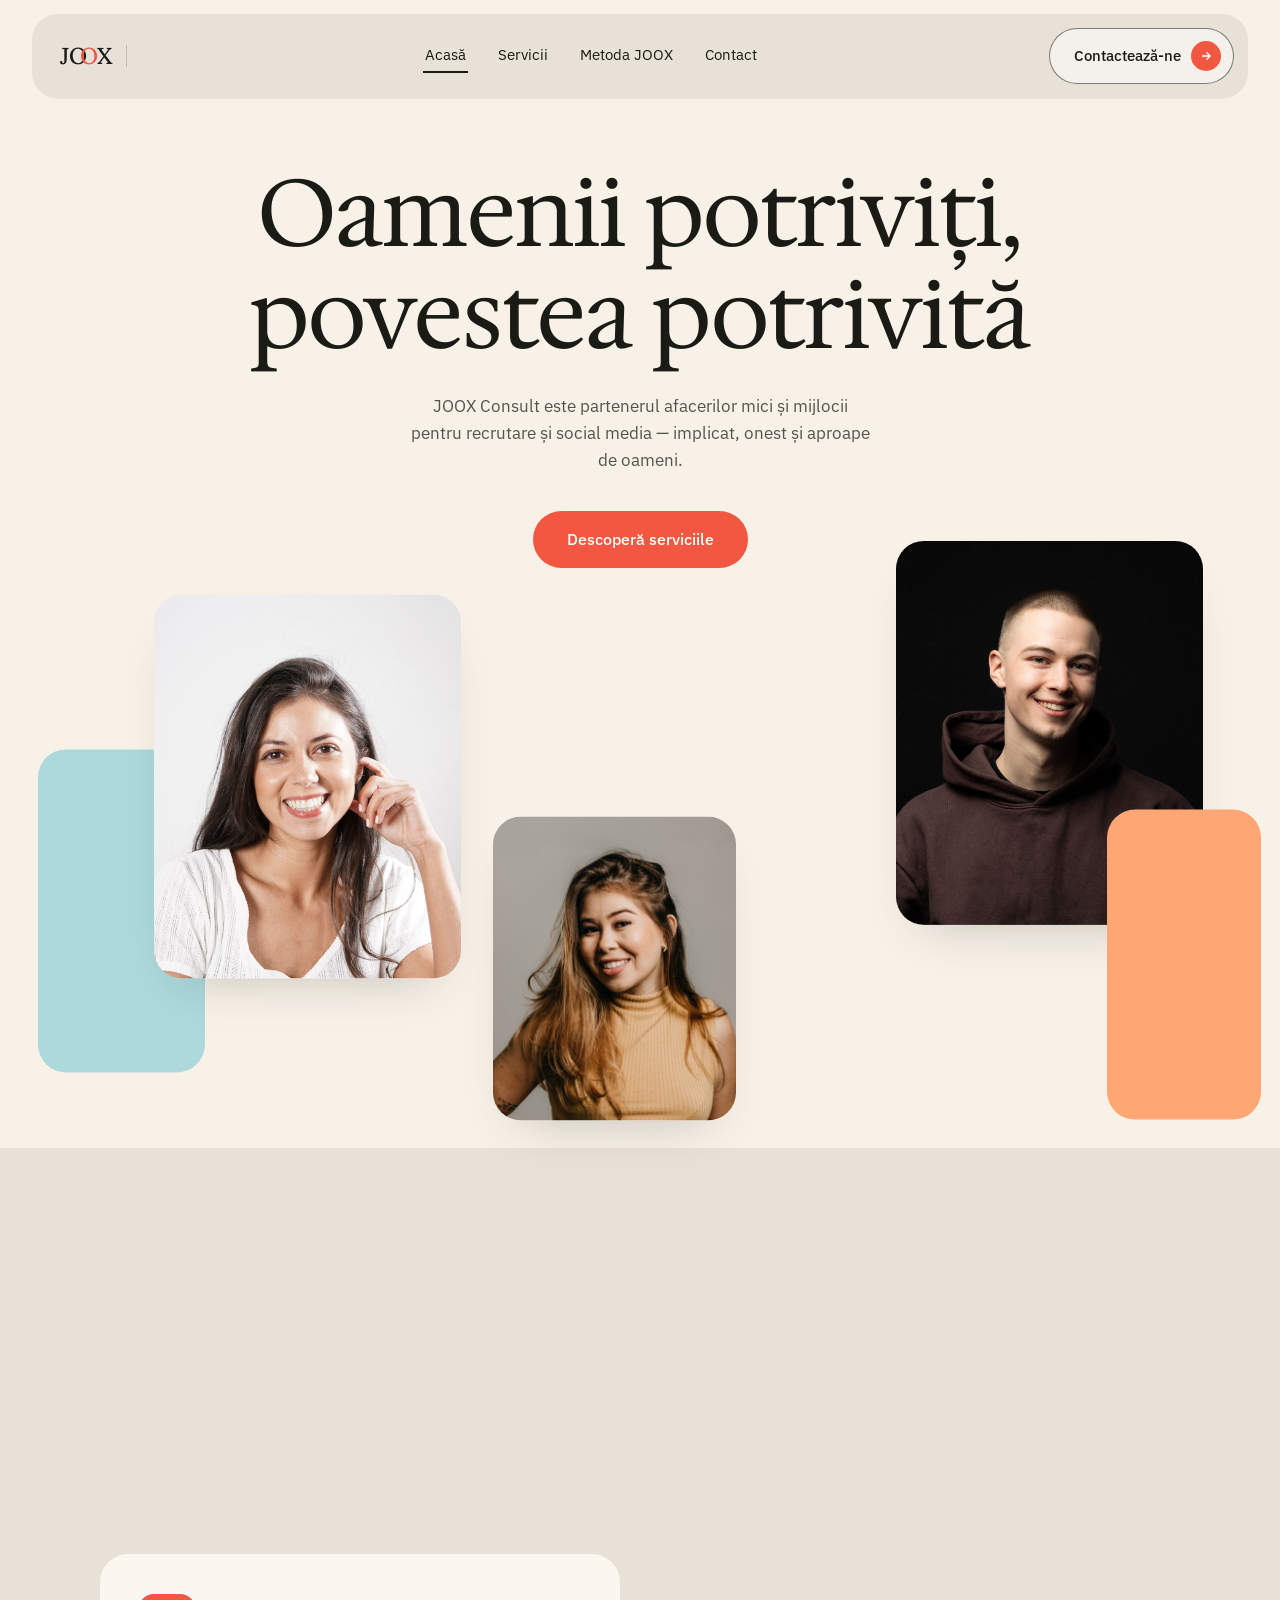
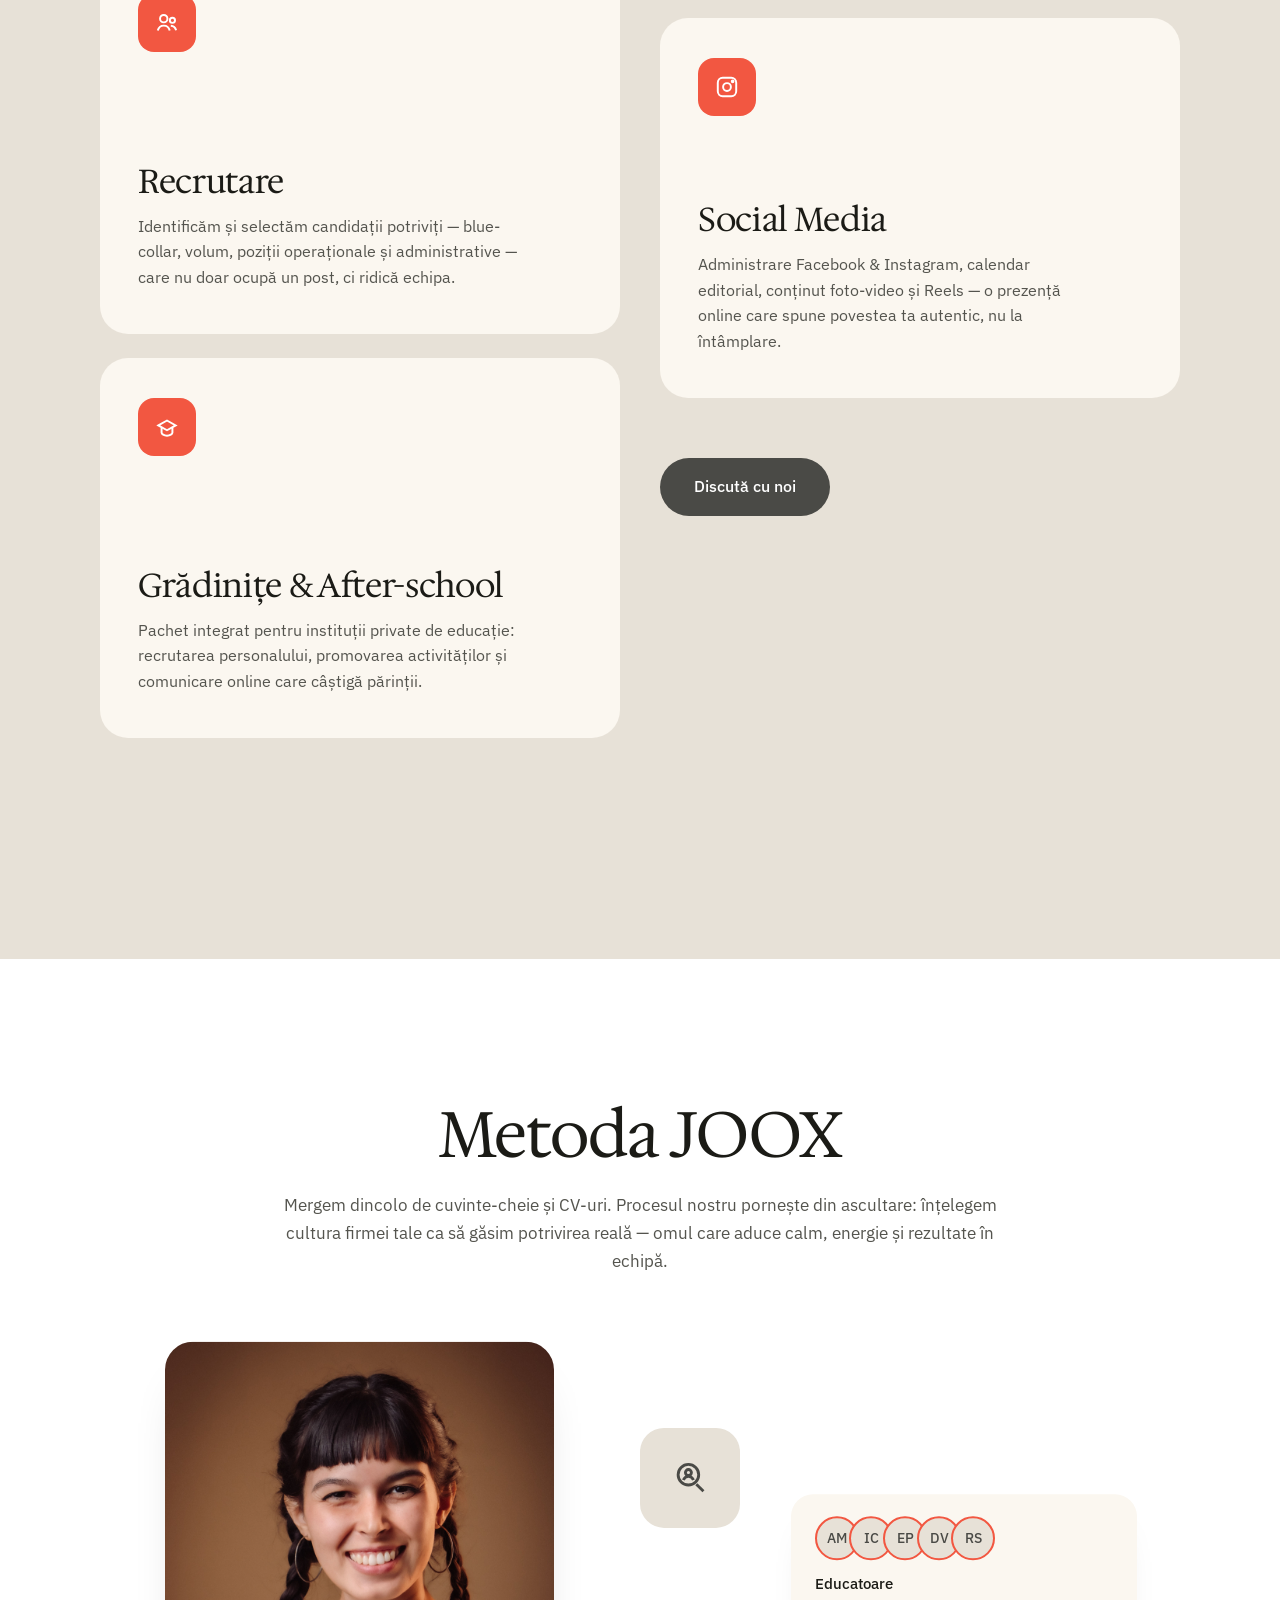
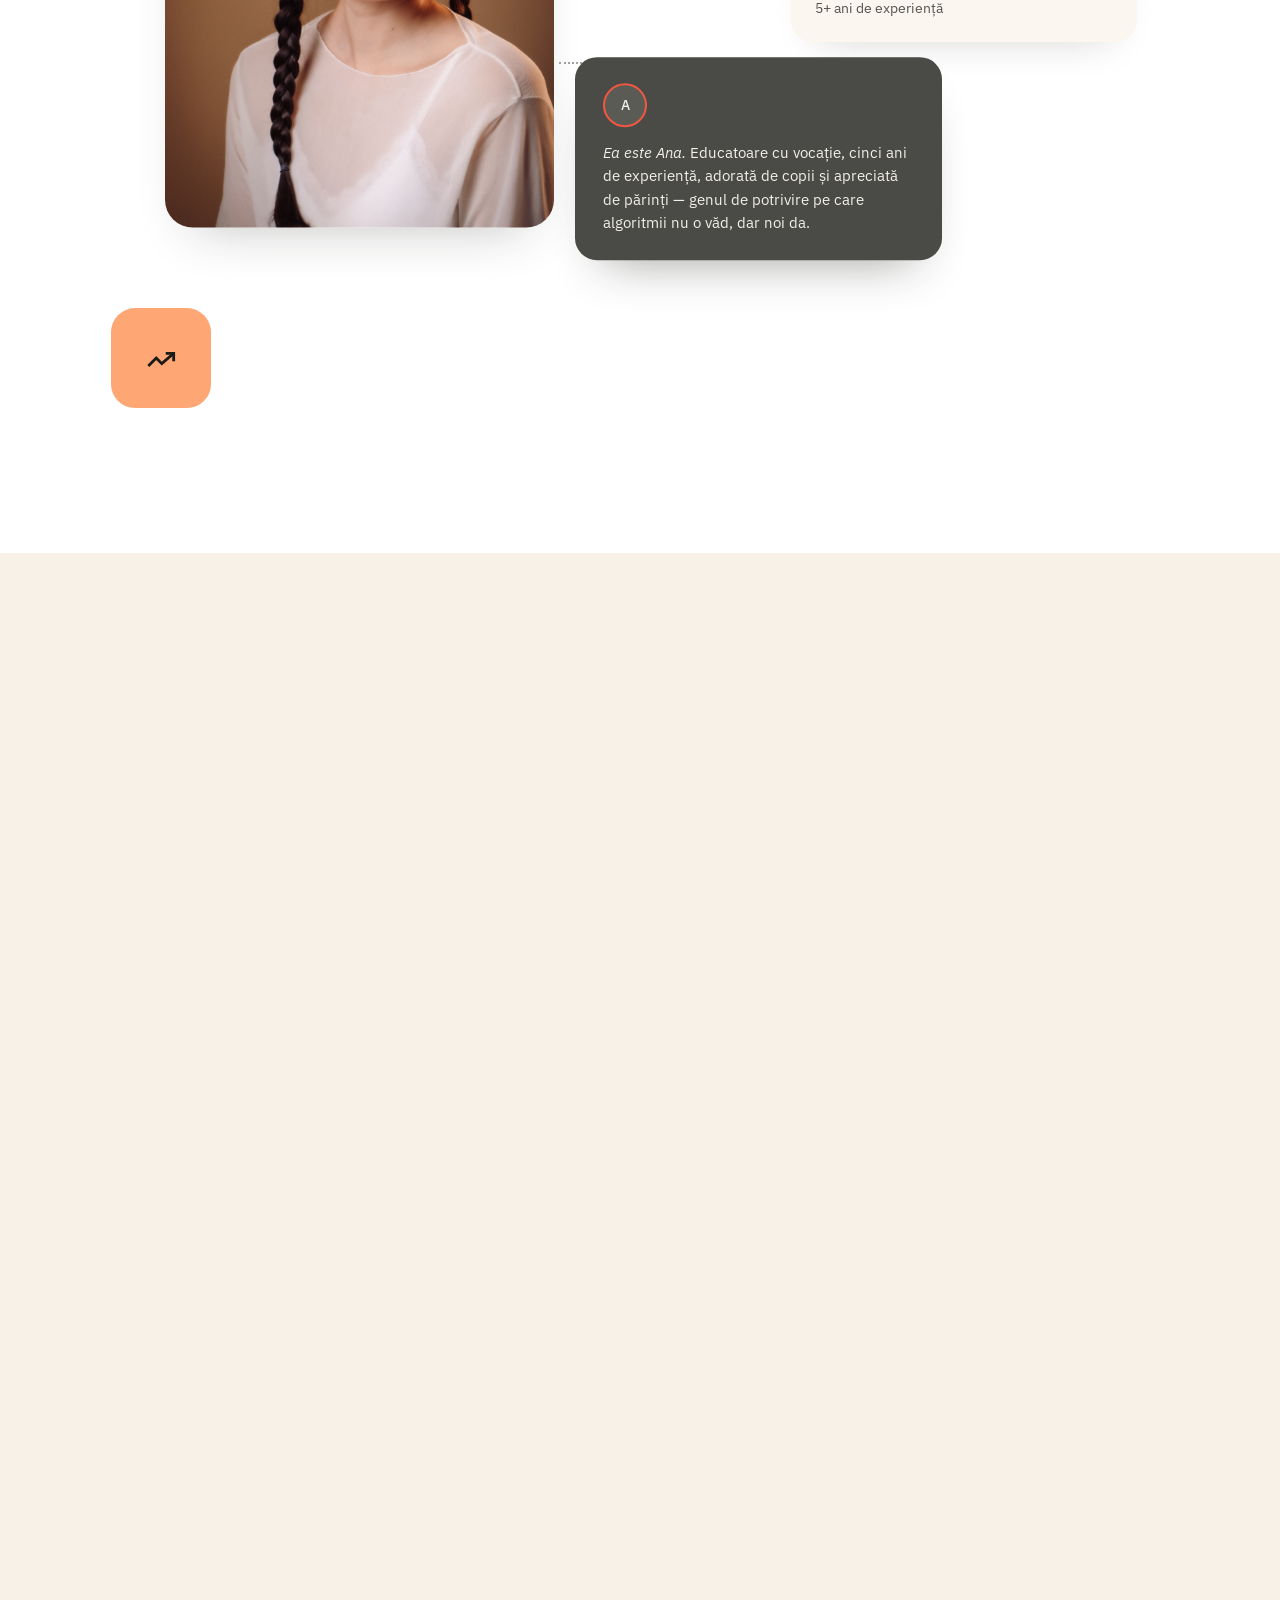
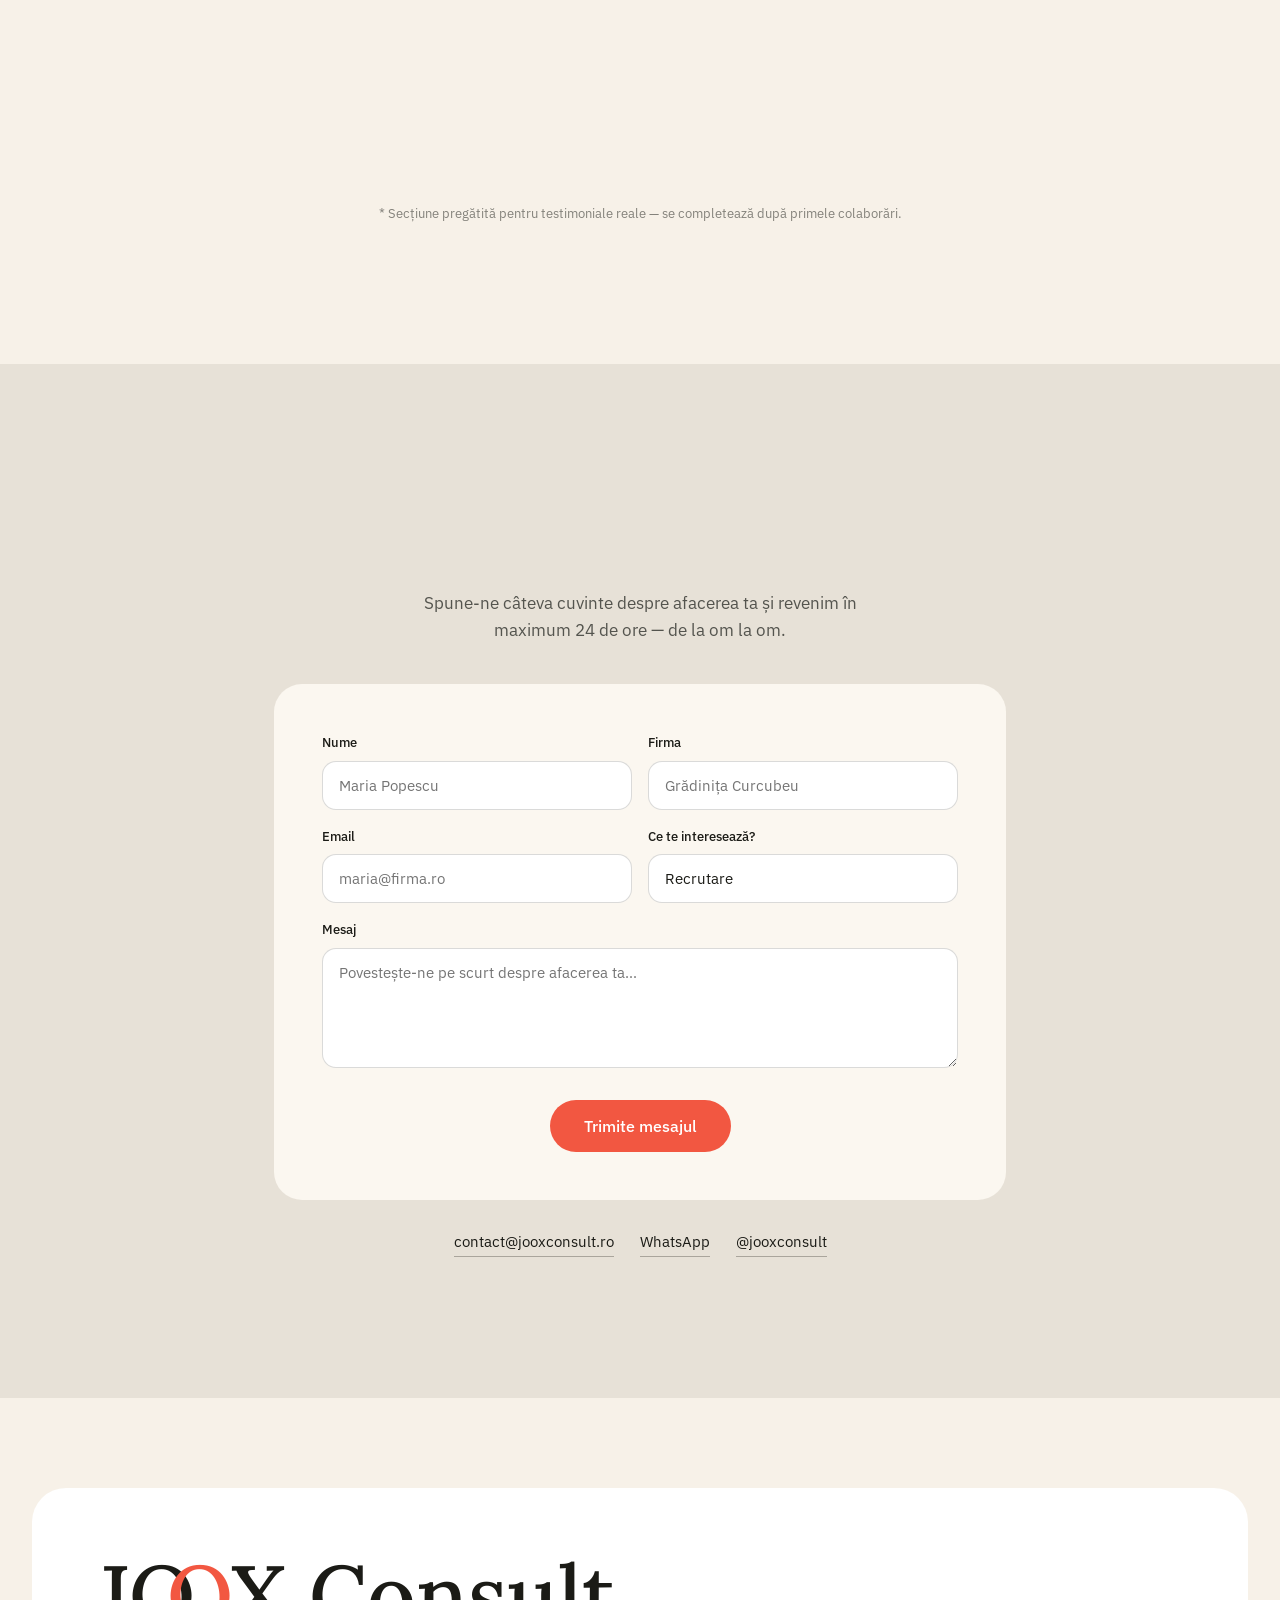
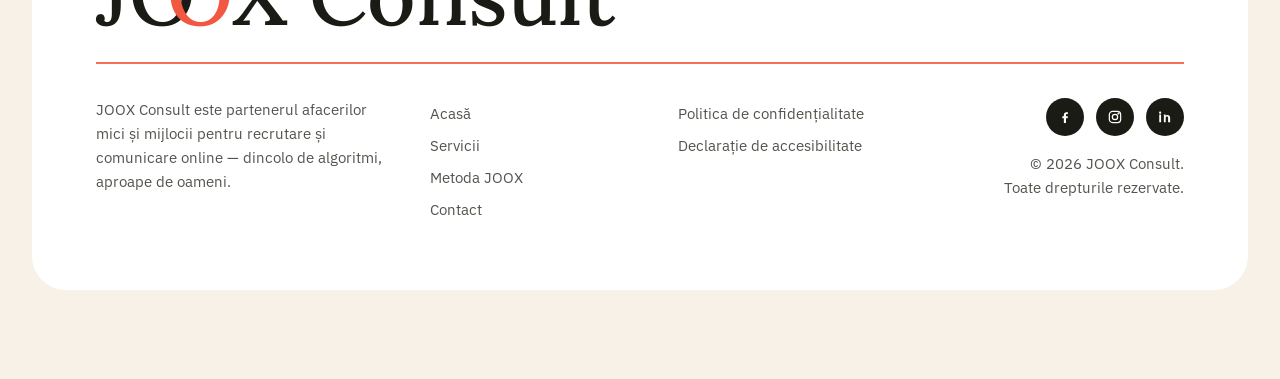
==== index.html @ b1167a31 "JOOX consult homepage v1" ====
<!DOCTYPE html>
<html lang="ro">
<head>
<meta charset="UTF-8">
<meta name="viewport" content="width=device-width, initial-scale=1.0">
<title>JOOX Consult — Recrutare & Social Media</title>
<meta name="description" content="JOOX Consult — recrutare și social media pentru afaceri care vor să crească: industrie, producție, grădinițe, after-school-uri, saloane și clinici.">
<link rel="preconnect" href="https://fonts.googleapis.com">
<link rel="preconnect" href="https://fonts.gstatic.com" crossorigin>
<link href="https://fonts.googleapis.com/css2?family=Hedvig+Letters+Serif:opsz@12..24&family=IBM+Plex+Sans:wght@400;500&family=Lora:wght@500&display=swap" rel="stylesheet">
<style>
:root{
  --cream:#F7F1E8;
  --greige:#E7E1D7;
  --card:#FBF7F0;
  --ink:#1B1B16;
  --ink-60:#54544E;
  --coral:#F25741;
  --aqua:#ADD9DC;
  --peach:#FEA674;
  --dark:#4A4A46;
  --serif:'Hedvig Letters Serif',Georgia,serif;
  --sans:'IBM Plex Sans',system-ui,sans-serif;
  --r-lg:28px;
  --ease:cubic-bezier(.25,.8,.25,1);
}
*{margin:0;padding:0;box-sizing:border-box}
html{scroll-behavior:smooth}
body{font-family:var(--sans);font-weight:400;background:var(--cream);color:var(--ink);font-size:16.5px;line-height:1.65;-webkit-font-smoothing:antialiased;overflow-x:hidden}
::selection{background:var(--coral);color:#fff}
h1,h2,h3{font-family:var(--serif);font-weight:400;line-height:1.08;letter-spacing:-.01em}
a{color:inherit;text-decoration:none}
img{max-width:100%;display:block}
.wrap{max-width:1240px;margin:0 auto;padding:0 clamp(18px,3.5vw,44px)}

.rv{opacity:0;transform:translateY(26px);transition:opacity .9s var(--ease),transform .9s var(--ease)}
.rv.in{opacity:1;transform:none}
.rv2{transition-delay:.15s}.rv3{transition-delay:.3s}
@media(prefers-reduced-motion:reduce){
  .rv,[data-drift]{opacity:1!important;transform:none!important;transition:none!important}
  html{scroll-behavior:auto}
}

/* ---- capsule nav ---- */
.navwrap{position:fixed;top:14px;left:0;right:0;z-index:100;padding:0 clamp(14px,2.5vw,32px)}
nav{max-width:1400px;margin:0 auto;background:var(--greige);border-radius:26px;display:flex;align-items:center;justify-content:space-between;padding:14px 14px 14px 28px;box-shadow:0 1px 0 rgba(27,27,22,.04);transition:box-shadow .4s}
nav.on{box-shadow:0 10px 30px -18px rgba(27,27,22,.35)}
.brand{display:flex;align-items:baseline;gap:14px}
.brand .m{font-family:'Lora',serif;font-weight:500;font-size:23px;letter-spacing:.01em}
.brand .m .o2{color:var(--coral);margin-left:-.33em}
.brand .sep{width:1px;height:22px;background:rgba(27,27,22,.18);align-self:center}
.nlinks{display:flex;gap:28px;font-size:15px;margin-left:6px}
.nlinks a{padding:4px 2px;border-bottom:2px solid transparent;transition:border-color .3s}
.nlinks a:hover,.nlinks a.active{border-color:var(--ink)}
.ncta{display:inline-flex;align-items:center;gap:10px;background:rgba(255,255,255,.55);border:1px solid rgba(27,27,22,.55);border-radius:999px;padding:12px 12px 12px 24px;font-size:15px;font-weight:500;transition:background .3s,transform .3s var(--ease)}
.ncta:hover{background:#fff;transform:translateY(-1px)}
.ncta .arr{width:30px;height:30px;border-radius:50%;background:var(--coral);color:#fff;display:flex;align-items:center;justify-content:center;transition:transform .3s var(--ease)}
.ncta:hover .arr{transform:translateX(3px)}
.burger{display:none;background:none;border:0;cursor:pointer;padding:10px;z-index:120}
.burger span{display:block;width:22px;height:2px;background:var(--ink);margin:5px 0;border-radius:2px;transition:.35s var(--ease)}

/* ---- hero ---- */
.hero{padding:clamp(150px,18vh,190px) 0 0;text-align:center;position:relative}
.hero h1{font-size:clamp(46px,7.4vw,96px);max-width:16ch;margin:0 auto}
.hero .sub{max-width:46ch;margin:26px auto 0;color:var(--ink-60);font-size:clamp(16px,1.3vw,18px)}
.pill{display:inline-flex;align-items:center;gap:10px;background:var(--coral);color:#fff;border:0;border-radius:999px;padding:16px 34px;font-family:var(--sans);font-size:15.5px;font-weight:500;cursor:pointer;transition:transform .35s var(--ease),box-shadow .35s,background .3s}
.pill:hover{transform:translateY(-3px);box-shadow:0 16px 30px -14px rgba(242,87,65,.55)}
.pill.dark{background:var(--dark)}
.pill.dark:hover{box-shadow:0 16px 30px -14px rgba(74,74,70,.55)}
.hero .pill{margin-top:36px;position:relative;z-index:5}

/* hero collage */
.collage{position:relative;height:clamp(420px,52vw,620px);margin-top:-40px;pointer-events:none}
.collage .ph{position:absolute;border-radius:var(--r-lg);overflow:hidden;box-shadow:0 24px 50px -30px rgba(27,27,22,.28)}
.collage .ph img{width:100%;height:100%;object-fit:cover}
.blk{position:absolute;border-radius:var(--r-lg)}
.ph.a{left:12%;top:12%;width:24%;aspect-ratio:4/5}
.blk.aqua{left:3%;top:34%;width:13%;height:52%;background:var(--aqua)}
.ph.b{left:38.5%;top:44%;width:19%;aspect-ratio:4/5}
.ph.c{right:6%;top:4%;width:24%;aspect-ratio:4/5}
.blk.peach{right:1.5%;top:44%;width:12%;height:50%;background:var(--peach)}

/* ---- section base ---- */
.band{padding:clamp(90px,11vw,150px) 0}
.center-head{text-align:center;max-width:760px;margin:0 auto}
.center-head h2{font-size:clamp(38px,5vw,64px)}
.center-head .sub{color:var(--ink-60);margin-top:22px;font-size:17px}

/* ---- services (greige band, staggered cards) ---- */
.svc{background:var(--greige)}
.svc-stage{position:relative;max-width:1080px;margin:clamp(46px,6vw,80px) auto 0;display:grid;grid-template-columns:1fr 1fr;gap:34px 40px}
.scard{background:var(--card);border-radius:var(--r-lg);padding:40px 38px 44px;min-height:380px;display:flex;flex-direction:column;transition:transform .5s var(--ease),box-shadow .5s}
.scard:hover{transform:translateY(-6px);box-shadow:0 26px 50px -32px rgba(27,27,22,.35)}
.scard .chip{width:58px;height:58px;border-radius:16px;background:var(--coral);display:flex;align-items:center;justify-content:center;color:#fff;margin-bottom:auto}
.scard h3{font-size:clamp(26px,2.6vw,34px);margin:44px 0 14px}
.scard p{color:var(--ink-60);font-size:15.5px;max-width:38ch}
.scard.s2{transform:translateY(64px)}
.scard.s2:hover{transform:translateY(58px)}
.scard.s3{transform:translateY(-10px)}
.scard.s3:hover{transform:translateY(-16px)}
.svc-cta{align-self:start;justify-self:start;margin-top:90px}
@media(min-width:861px){.svc-stage{padding-bottom:70px}}

/* ---- method (white band, collage of UI pieces) ---- */
.method{background:#fff}
.m-stage{position:relative;height:clamp(560px,54vw,660px);max-width:1080px;margin:clamp(50px,6vw,90px) auto 0}
.m-stage>*{position:absolute}
.m-photo{left:6%;top:6%;width:36%;aspect-ratio:4/5;border-radius:var(--r-lg);overflow:hidden;box-shadow:0 26px 50px -30px rgba(27,27,22,.3)}
.m-photo img{width:100%;height:100%;object-fit:cover}
.chiplg{width:clamp(70px,8vw,100px);aspect-ratio:1;border-radius:24px;display:flex;align-items:center;justify-content:center}
.chip-or{left:1%;bottom:14%;background:var(--peach);color:var(--ink)}
.chip-gr{left:50%;top:2%;background:var(--greige);color:var(--dark)}
.m-roles{right:4%;top:14%;width:32%;background:var(--card);border-radius:22px;padding:22px 24px;box-shadow:0 20px 40px -28px rgba(27,27,22,.25)}
.avrow{display:flex;margin-bottom:12px}
.av{width:44px;height:44px;border-radius:50%;border:2px solid var(--coral);background:var(--greige);display:flex;align-items:center;justify-content:center;font-size:14px;font-weight:500;color:var(--dark);margin-right:-10px}
.m-roles .t1{font-size:15px;font-weight:500}
.m-roles .t2{font-size:14px;color:var(--ink-60)}
.m-card{left:44%;top:52%;width:34%;background:var(--dark);color:#F3F0EA;border-radius:22px;padding:26px 28px;box-shadow:0 26px 50px -28px rgba(27,27,22,.45)}
.m-card .av{border-color:var(--coral);background:#5B5B56;color:#F3F0EA;margin:0 0 14px}
.m-card p{font-size:14.5px;line-height:1.6}
.m-card p em{font-style:italic}
.dotline{left:42.5%;top:47%;width:14%;border-top:2px dotted rgba(27,27,22,.4)}

/* ---- testimonials ---- */
.testi{background:var(--cream)}
.t-cta{text-align:center;margin-bottom:clamp(70px,9vw,110px)}
.t-grid{display:grid;grid-template-columns:1fr 1fr;gap:34px;max-width:1080px;margin:clamp(46px,6vw,70px) auto 0;align-items:stretch}
.t-quote{background:#fff;border-radius:var(--r-lg);padding:clamp(36px,4vw,60px);display:flex;flex-direction:column;justify-content:center;text-align:center}
.t-quote .q{font-family:var(--serif);font-size:clamp(22px,2.4vw,30px);line-height:1.35}
.t-quote .who{margin-top:26px;font-size:14.5px;color:var(--ink-60)}
.t-quote .who b{display:block;font-weight:500;color:var(--ink)}
.t-photo{border-radius:var(--r-lg);overflow:hidden;min-height:360px}
.t-photo img{width:100%;height:100%;object-fit:cover}
.t-dots{display:flex;gap:10px;justify-content:center;margin-top:30px}
.t-dots button{width:9px;height:9px;border-radius:50%;border:0;background:rgba(27,27,22,.22);cursor:pointer;transition:background .3s,transform .3s}
.t-dots button.on{background:var(--coral);transform:scale(1.25)}
.t-note{max-width:1080px;margin:18px auto 0;text-align:center;font-size:12.5px;color:var(--ink-60);opacity:.7}

/* ---- contact ---- */
.contact{background:var(--greige)}
.c-inner{max-width:820px;margin:0 auto;text-align:center}
.c-inner h2{font-size:clamp(38px,5vw,60px)}
.c-inner .sub{color:var(--ink-60);margin:20px auto 40px;max-width:44ch}
form{display:grid;gap:16px;text-align:left;background:var(--card);border-radius:var(--r-lg);padding:clamp(28px,4vw,48px)}
.fr{display:grid;grid-template-columns:1fr 1fr;gap:16px}
label{font-size:13px;font-weight:500;display:block;margin-bottom:7px}
input,select,textarea{width:100%;font-family:var(--sans);font-size:15px;padding:14px 16px;border:1px solid rgba(27,27,22,.16);border-radius:14px;background:#fff;color:var(--ink);transition:border-color .3s,box-shadow .3s;appearance:none}
input:focus,select:focus,textarea:focus{outline:none;border-color:var(--coral);box-shadow:0 0 0 3px rgba(242,87,65,.14)}
textarea{min-height:120px;resize:vertical}
form .pill{justify-self:center;margin-top:8px}
.alt{display:flex;gap:26px;justify-content:center;margin-top:30px;flex-wrap:wrap;font-size:15px}
.alt a{border-bottom:1px solid rgba(27,27,22,.3);padding-bottom:2px;transition:color .3s,border-color .3s}
.alt a:hover{color:var(--coral);border-color:var(--coral)}

/* ---- footer (inset card) ---- */
footer{background:var(--cream);padding:clamp(50px,7vw,90px) clamp(14px,2.5vw,32px)}
.f-card{max-width:1400px;margin:0 auto;background:#fff;border-radius:34px;padding:clamp(36px,5vw,70px)}
.f-mark{font-family:'Lora',serif;font-weight:500;font-size:clamp(44px,7vw,84px);line-height:1}
.f-mark .o2{color:var(--coral);margin-left:-.33em}
.f-rule{height:2px;background:var(--coral);margin:26px 0 34px;opacity:.85}
.f-cols{display:grid;grid-template-columns:1.4fr 1fr 1fr 1.2fr;gap:34px;font-size:14.5px}
.f-cols .desc{color:var(--ink-60);max-width:32ch}
.f-cols a{display:block;padding:4px 0;color:var(--ink-60);transition:color .3s}
.f-cols a:hover{color:var(--ink)}
.f-right{text-align:right;color:var(--ink-60)}
.socs{display:flex;gap:12px;justify-content:flex-end;margin-bottom:16px}
.socs a{width:38px;height:38px;border-radius:50%;background:var(--ink);color:#fff;display:flex;align-items:center;justify-content:center;transition:background .3s,transform .3s var(--ease)}
.socs a:hover{background:var(--coral);transform:translateY(-2px)}

/* ---- responsive ---- */
@media(max-width:860px){
  .nlinks{position:fixed;inset:0;background:var(--greige);flex-direction:column;align-items:center;justify-content:center;font-size:22px;gap:32px;opacity:0;pointer-events:none;transition:opacity .4s var(--ease);z-index:110;margin:0}
  .nlinks.open{opacity:1;pointer-events:auto}
  .burger{display:block}
  .burger.open span:nth-child(1){transform:translateY(7px) rotate(45deg)}
  .burger.open span:nth-child(2){opacity:0}
  .burger.open span:nth-child(3){transform:translateY(-7px) rotate(-45deg)}
  .ncta{display:none}
  .brand .sep{display:none}
  .collage{height:auto;margin-top:36px;position:relative;display:flex;justify-content:center;align-items:flex-start;gap:10px;padding:14px 16px 54px}
  .collage .ph{position:static;width:30%;aspect-ratio:4/5;z-index:1;box-shadow:0 14px 28px -18px rgba(27,27,22,.3)}
  .collage .ph.b{margin-top:30px}
  .collage .blk{position:absolute;display:block}
  .collage .blk.aqua{left:6px;top:36%;width:15%;height:44%}
  .collage .blk.peach{right:6px;top:30%;width:14%;height:46%}
  .collage [data-drift]{transform:none!important}
  .svc-stage{grid-template-columns:1fr;gap:18px}
  .scard{min-height:0}
  .scard.s2,.scard.s3{transform:none}
  .scard.s2:hover,.scard.s3:hover{transform:translateY(-6px)}
  .svc-cta{margin-top:10px}
  .m-stage{height:auto;display:grid;gap:18px}
  .m-stage>*{position:static}
  .m-photo{width:100%;max-width:380px;margin:0 auto}
  .chiplg,.dotline{display:none}
  .m-roles,.m-card{width:auto}
  .m-card [data-drift],.m-roles[data-drift]{transform:none!important}
  .t-grid{grid-template-columns:1fr}
  .fr{grid-template-columns:1fr}
  .f-cols{grid-template-columns:1fr;gap:22px}
  .f-right{text-align:left}
  .socs{justify-content:flex-start}
}
</style>
</head>
<body>

<div class="navwrap">
  <nav id="nav">
    <a class="brand" href="#top" aria-label="JOOX Consult — acasă">
      <span class="m">JO<span class="o2">O</span>X</span>
      <span class="sep"></span>
    </a>
    <div class="nlinks" id="nl">
      <a href="#top" class="active">Acasă</a>
      <a href="#servicii">Servicii</a>
      <a href="#metoda">Metoda JOOX</a>
      <a href="#contact">Contact</a>
    </div>
    <button class="burger" id="bg" aria-label="Meniu" aria-expanded="false"><span></span><span></span><span></span></button>
    <a class="ncta" href="#contact">Contactează-ne <span class="arr"><svg width="14" height="14" viewBox="0 0 24 24" fill="none" stroke="currentColor" stroke-width="2.4"><path d="M5 12h14M13 6l6 6-6 6"/></svg></span></a>
  </nav>
</div>

<main id="top">

<section class="hero">
  <div class="wrap">
    <h1 class="rv">Oamenii potriviți,<br>povestea potrivită</h1>
    <p class="sub rv rv2">JOOX Consult este partenerul afacerilor mici și mijlocii pentru recrutare și social media — implicat, onest și aproape de oameni.</p>
    <a class="pill rv rv3" href="#servicii">Descoperă serviciile</a>
  </div>
  <div class="collage" aria-hidden="true">
    <div class="blk aqua" data-drift="0.06"></div>
    <div class="ph a" data-drift="-0.05"><img src="img/p1.jpg" alt=""></div>
    <div class="ph b" data-drift="0.09"><img src="img/p2.jpg" alt=""></div>
    <div class="ph c" data-drift="-0.07"><img src="img/p3.jpg" alt=""></div>
    <div class="blk peach" data-drift="0.05"></div>
  </div>
</section>

<section class="band svc" id="servicii">
  <div class="wrap">
    <div class="center-head rv">
      <h2>Servicii care aliniază<br>oamenii și povestea</h2>
      <p class="sub">O suită de servicii gândită să conecteze strategia de oameni cu obiectivele afacerii tale.</p>
    </div>
    <div class="svc-stage">
      <div class="scard rv">
        <div class="chip" aria-hidden="true"><svg width="26" height="26" viewBox="0 0 24 24" fill="none" stroke="currentColor" stroke-width="1.8"><circle cx="9" cy="8" r="3.4"/><path d="M3.5 19c.7-3 2.9-4.6 5.5-4.6s4.8 1.6 5.5 4.6"/><circle cx="17" cy="9.5" r="2.4"/><path d="M15.5 14.6c2.4.2 4.2 1.5 4.9 4"/></svg></div>
        <h3>Recrutare</h3>
        <p>Identificăm și selectăm candidații potriviți — blue-collar, volum, poziții operaționale și administrative — care nu doar ocupă un post, ci ridică echipa.</p>
      </div>
      <div class="scard s2 rv rv2">
        <div class="chip" aria-hidden="true"><svg width="26" height="26" viewBox="0 0 24 24" fill="none" stroke="currentColor" stroke-width="1.8"><rect x="3.5" y="3.5" width="17" height="17" rx="4.5"/><circle cx="12" cy="12" r="3.6"/><circle cx="17.2" cy="6.8" r=".8" fill="currentColor"/></svg></div>
        <h3>Social Media</h3>
        <p>Administrare Facebook & Instagram, calendar editorial, conținut foto-video și Reels — o prezență online care spune povestea ta autentic, nu la întâmplare.</p>
      </div>
      <div class="scard s3 rv">
        <div class="chip" aria-hidden="true"><svg width="26" height="26" viewBox="0 0 24 24" fill="none" stroke="currentColor" stroke-width="1.8"><path d="M4 10.5 12 6l8 4.5-8 4.5-8-4.5z"/><path d="M7 12.5V17c0 1.5 2.2 3 5 3s5-1.5 5-3v-4.5"/></svg></div>
        <h3>Grădinițe & After-school</h3>
        <p>Pachet integrat pentru instituții private de educație: recrutarea personalului, promovarea activităților și comunicare online care câștigă părinții.</p>
      </div>
      <div class="svc-cta rv rv2">
        <a class="pill dark" href="#contact">Discută cu noi</a>
      </div>
    </div>
  </div>
</section>

<section class="band method" id="metoda">
  <div class="wrap">
    <div class="center-head rv">
      <h2>Metoda JOOX</h2>
      <p class="sub">Mergem dincolo de cuvinte-cheie și CV-uri. Procesul nostru pornește din ascultare: înțelegem cultura firmei tale ca să găsim potrivirea reală — omul care aduce calm, energie și rezultate în echipă.</p>
    </div>
    <div class="m-stage" aria-hidden="true">
      <div class="m-photo rv" data-drift="-0.04"><img src="img/candidat.jpg" alt=""></div>
      <div class="chiplg chip-or rv rv2" data-drift="0.07"><svg width="38" height="38" viewBox="0 0 24 24" fill="none" stroke="currentColor" stroke-width="1.8"><path d="M4 17l5-5 3.5 3.5L20 9"/><path d="M15 9h5v5"/></svg></div>
      <div class="chiplg chip-gr rv" data-drift="0.05"><svg width="38" height="38" viewBox="0 0 24 24" fill="none" stroke="currentColor" stroke-width="1.8"><circle cx="11" cy="10" r="6.5"/><path d="M20.5 20.5 16 16"/><circle cx="11" cy="8.6" r="1.9"/><path d="M7.8 13.4c.6-1.6 1.8-2.4 3.2-2.4s2.6.8 3.2 2.4"/></svg></div>
      <div class="m-roles rv rv2" data-drift="0.04">
        <div class="avrow"><span class="av">AM</span><span class="av">IC</span><span class="av">EP</span><span class="av">DV</span><span class="av">RS</span></div>
        <div class="t1">Educatoare</div>
        <div class="t2">5+ ani de experiență</div>
      </div>
      <div class="dotline rv rv3"></div>
      <div class="m-card rv rv3" data-drift="-0.03">
        <span class="av">A</span>
        <p><em>Ea este Ana.</em> Educatoare cu vocație, cinci ani de experiență, adorată de copii și apreciată de părinți — genul de potrivire pe care algoritmii nu o văd, dar noi da.</p>
      </div>
    </div>
  </div>
</section>

<section class="band testi" id="testimoniale">
  <div class="wrap">
    <div class="t-cta rv"><a class="pill" href="#contact">Mai multe despre noi</a></div>
    <div class="center-head rv">
      <h2>Vocile partenerilor</h2>
    </div>
    <div class="t-grid rv rv2">
      <div class="t-quote">
        <p class="q" id="tq">„Aici va sta primul testimonial real al unui client JOOX — sincer, în cuvintele lui."</p>
        <p class="who" id="tw"><b>Nume client</b>Funcție, Companie</p>
        <div class="t-dots" id="td"></div>
      </div>
      <div class="t-photo"><img src="img/testimonial.jpg" alt="Portret client JOOX Consult"></div>
    </div>
    <p class="t-note">* Secțiune pregătită pentru testimoniale reale — se completează după primele colaborări.</p>
  </div>
</section>

<section class="band contact" id="contact">
  <div class="wrap c-inner">
    <h2 class="rv">Hai să ne cunoaștem</h2>
    <p class="sub rv rv2">Spune-ne câteva cuvinte despre afacerea ta și revenim în maximum 24 de ore — de la om la om.</p>
    <form class="rv rv2" action="https://api.web3forms.com/submit" method="POST">
      <input type="hidden" name="access_key" value="YOUR_WEB3FORMS_KEY">
      <div class="fr">
        <div><label for="nume">Nume</label><input id="nume" name="nume" type="text" placeholder="Maria Popescu" required></div>
        <div><label for="firma">Firma</label><input id="firma" name="firma" type="text" placeholder="Grădinița Curcubeu"></div>
      </div>
      <div class="fr">
        <div><label for="email">Email</label><input id="email" name="email" type="email" placeholder="maria@firma.ro" required></div>
        <div><label for="serviciu">Ce te interesează?</label>
          <select id="serviciu" name="serviciu">
            <option>Recrutare</option>
            <option>Social Media</option>
            <option>Pachet grădinițe / after-school</option>
            <option>Nu știu încă — hai să vorbim</option>
          </select>
        </div>
      </div>
      <div><label for="mesaj">Mesaj</label><textarea id="mesaj" name="mesaj" placeholder="Povestește-ne pe scurt despre afacerea ta…"></textarea></div>
      <button class="pill" type="submit">Trimite mesajul</button>
    </form>
    <div class="alt rv rv3">
      <a href="mailto:contact@jooxconsult.ro">contact@jooxconsult.ro</a>
      <a href="https://wa.me/40700000000" target="_blank" rel="noopener">WhatsApp</a>
      <a href="https://instagram.com/" target="_blank" rel="noopener">@jooxconsult</a>
    </div>
  </div>
</section>

</main>

<footer>
  <div class="f-card">
    <div class="f-mark">JO<span class="o2">O</span>X Consult</div>
    <div class="f-rule"></div>
    <div class="f-cols">
      <p class="desc">JOOX Consult este partenerul afacerilor mici și mijlocii pentru recrutare și comunicare online — dincolo de algoritmi, aproape de oameni.</p>
      <div>
        <a href="#top">Acasă</a>
        <a href="#servicii">Servicii</a>
        <a href="#metoda">Metoda JOOX</a>
        <a href="#contact">Contact</a>
      </div>
      <div>
        <a href="#">Politica de confidențialitate</a>
        <a href="#">Declarație de accesibilitate</a>
      </div>
      <div class="f-right">
        <div class="socs">
          <a href="#" aria-label="Facebook"><svg width="16" height="16" viewBox="0 0 24 24" fill="currentColor"><path d="M13.5 21v-7h2.4l.4-3h-2.8V9.1c0-.9.3-1.5 1.6-1.5h1.3V4.9c-.6-.1-1.4-.2-2.3-.2-2.3 0-3.8 1.4-3.8 3.9V11H8v3h2.3v7h3.2z"/></svg></a>
          <a href="#" aria-label="Instagram"><svg width="16" height="16" viewBox="0 0 24 24" fill="none" stroke="currentColor" stroke-width="1.8"><rect x="3.5" y="3.5" width="17" height="17" rx="5"/><circle cx="12" cy="12" r="4"/><circle cx="17.2" cy="6.8" r=".7" fill="currentColor"/></svg></a>
          <a href="#" aria-label="LinkedIn"><svg width="15" height="15" viewBox="0 0 24 24" fill="currentColor"><path d="M6.5 8.8H3.6V21h2.9V8.8zM5 7.4c1 0 1.7-.7 1.7-1.6C6.7 4.8 6 4.1 5 4.1s-1.7.7-1.7 1.7c0 .9.8 1.6 1.7 1.6zM21 14.1c0-3.2-1.7-4.7-4-4.7-1.8 0-2.6 1-3.1 1.7V8.8H11V21h2.9v-6.5c0-1.5.7-2.4 2-2.4 1.2 0 1.9.8 1.9 2.4V21H21v-6.9z"/></svg></a>
        </div>
        © 2026 JOOX Consult.<br>Toate drepturile rezervate.
      </div>
    </div>
  </div>
</footer>

<script>
const nav=document.getElementById('nav');
addEventListener('scroll',()=>nav.classList.toggle('on',scrollY>20),{passive:true});

const bg=document.getElementById('bg'),nl=document.getElementById('nl');
bg.addEventListener('click',()=>{const o=nl.classList.toggle('open');bg.classList.toggle('open',o);bg.setAttribute('aria-expanded',o)});
nl.querySelectorAll('a').forEach(a=>a.addEventListener('click',()=>{nl.classList.remove('open');bg.classList.remove('open');bg.setAttribute('aria-expanded','false')}));

const io=new IntersectionObserver(es=>es.forEach(e=>{if(e.isIntersecting){e.target.classList.add('in');io.unobserve(e.target)}}),{threshold:.12,rootMargin:'0px 0px -4% 0px'});
document.querySelectorAll('.rv').forEach(el=>io.observe(el));

/* parallax drift — each collage piece moves at its own speed */
const reduce=matchMedia('(prefers-reduced-motion: reduce)').matches;
const drifts=[...document.querySelectorAll('[data-drift]')];
if(!reduce&&drifts.length&&innerWidth>860){
  let ticking=false;
  const update=()=>{
    const vh=innerHeight;
    drifts.forEach(el=>{
      const r=el.parentElement.getBoundingClientRect();
      const p=(r.top+r.height/2-vh/2)/vh;
      el.style.transform=`translateY(${(p*parseFloat(el.dataset.drift)*400).toFixed(1)}px)`;
    });
    ticking=false;
  };
  addEventListener('scroll',()=>{if(!ticking){requestAnimationFrame(update);ticking=true}},{passive:true});
  update();
}

/* testimonial placeholder carousel */
const slides=[
  {q:"„Aici va sta primul testimonial real al unui client JOOX — sincer, în cuvintele lui.\u201d",n:"Nume client",r:"Funcție, Companie"},
  {q:"„Al doilea testimonial — de la un manager de grădiniță sau un client de recrutare.\u201d",n:"Nume client",r:"Funcție, Companie"},
  {q:"„Al treilea testimonial — colaborare social media.\u201d",n:"Nume client",r:"Funcție, Companie"}
];
const tq=document.getElementById('tq'),tw=document.getElementById('tw'),td=document.getElementById('td');
let ti=0;
slides.forEach((_,i)=>{
  const b=document.createElement('button');
  b.setAttribute('aria-label','Testimonial '+(i+1));
  if(i===0)b.classList.add('on');
  b.addEventListener('click',()=>show(i));
  td.appendChild(b);
});
function show(i){
  ti=i;
  tq.style.opacity=0;
  setTimeout(()=>{
    tq.textContent=slides[i].q;
    tw.innerHTML='<b>'+slides[i].n+'</b>'+slides[i].r;
    tq.style.opacity=1;
  },220);
  [...td.children].forEach((d,j)=>d.classList.toggle('on',j===i));
}
tq.style.transition='opacity .22s';
</script>
</body>
</html>
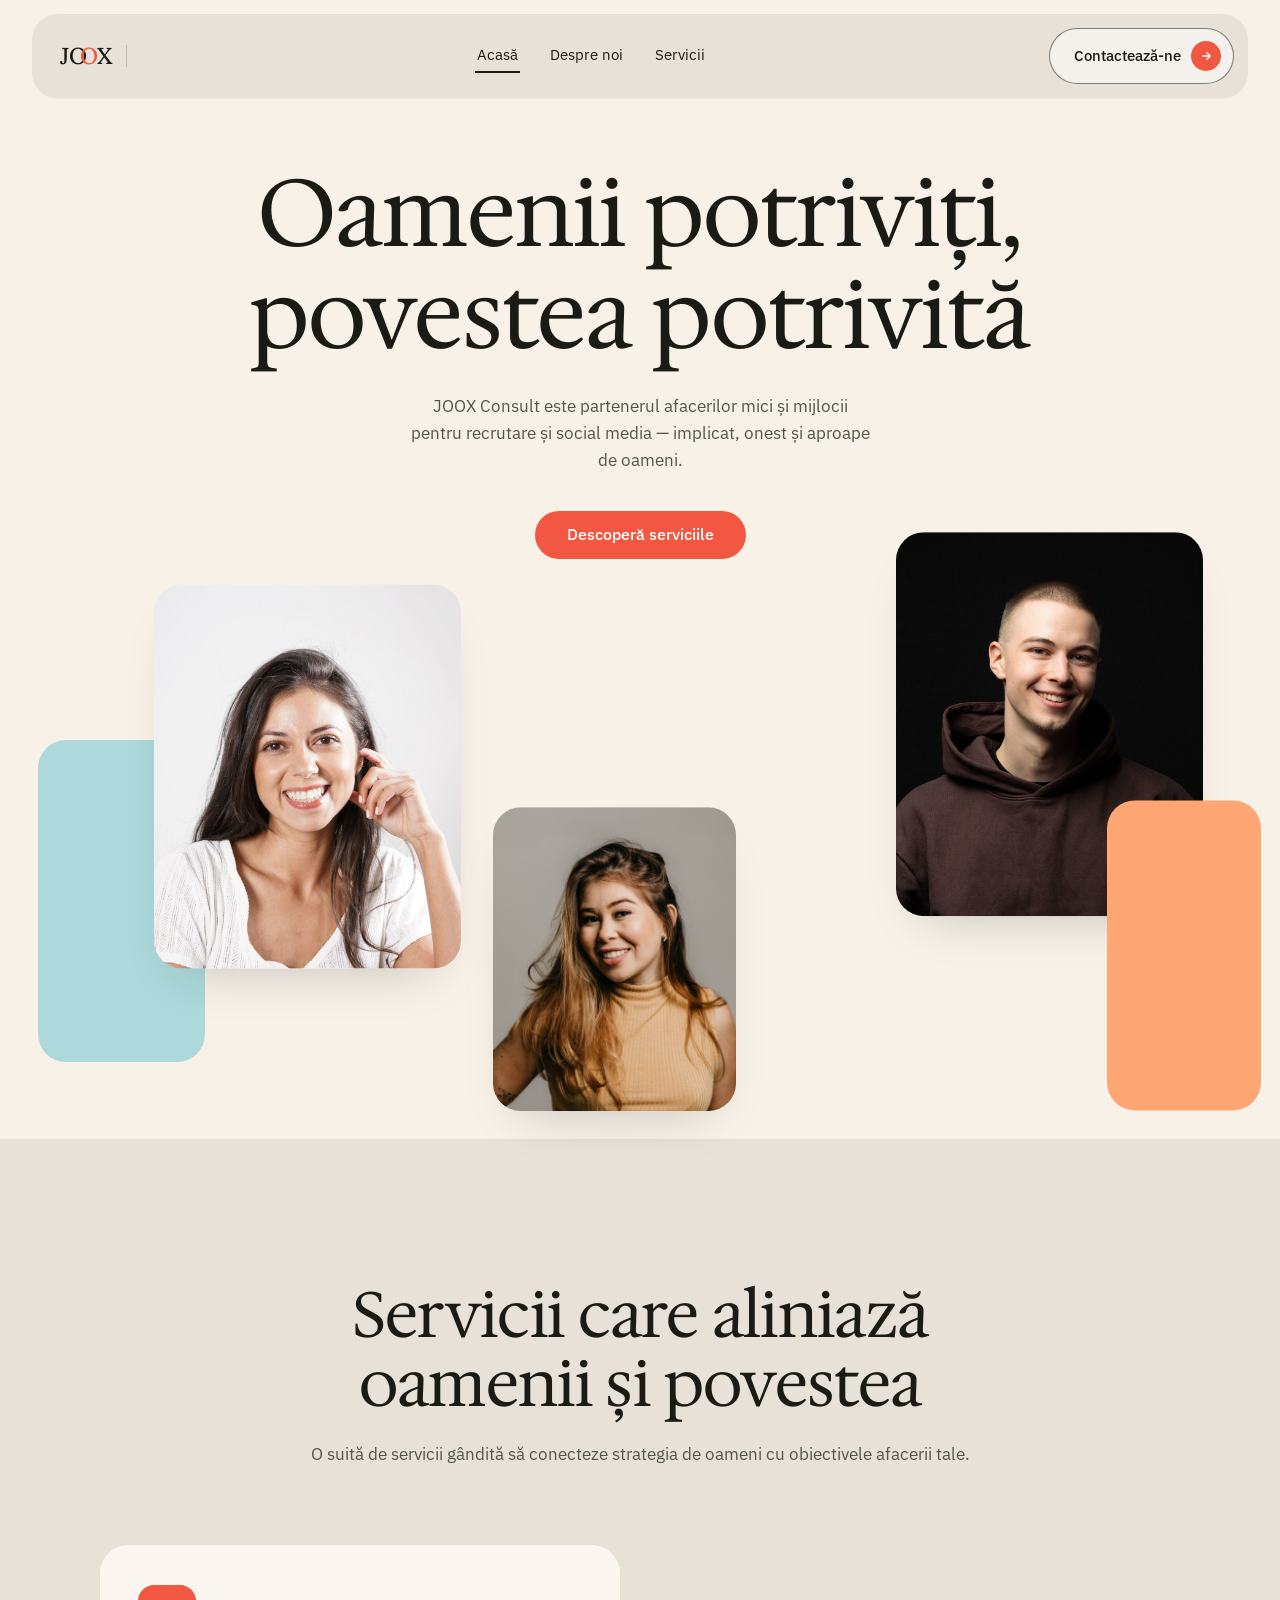
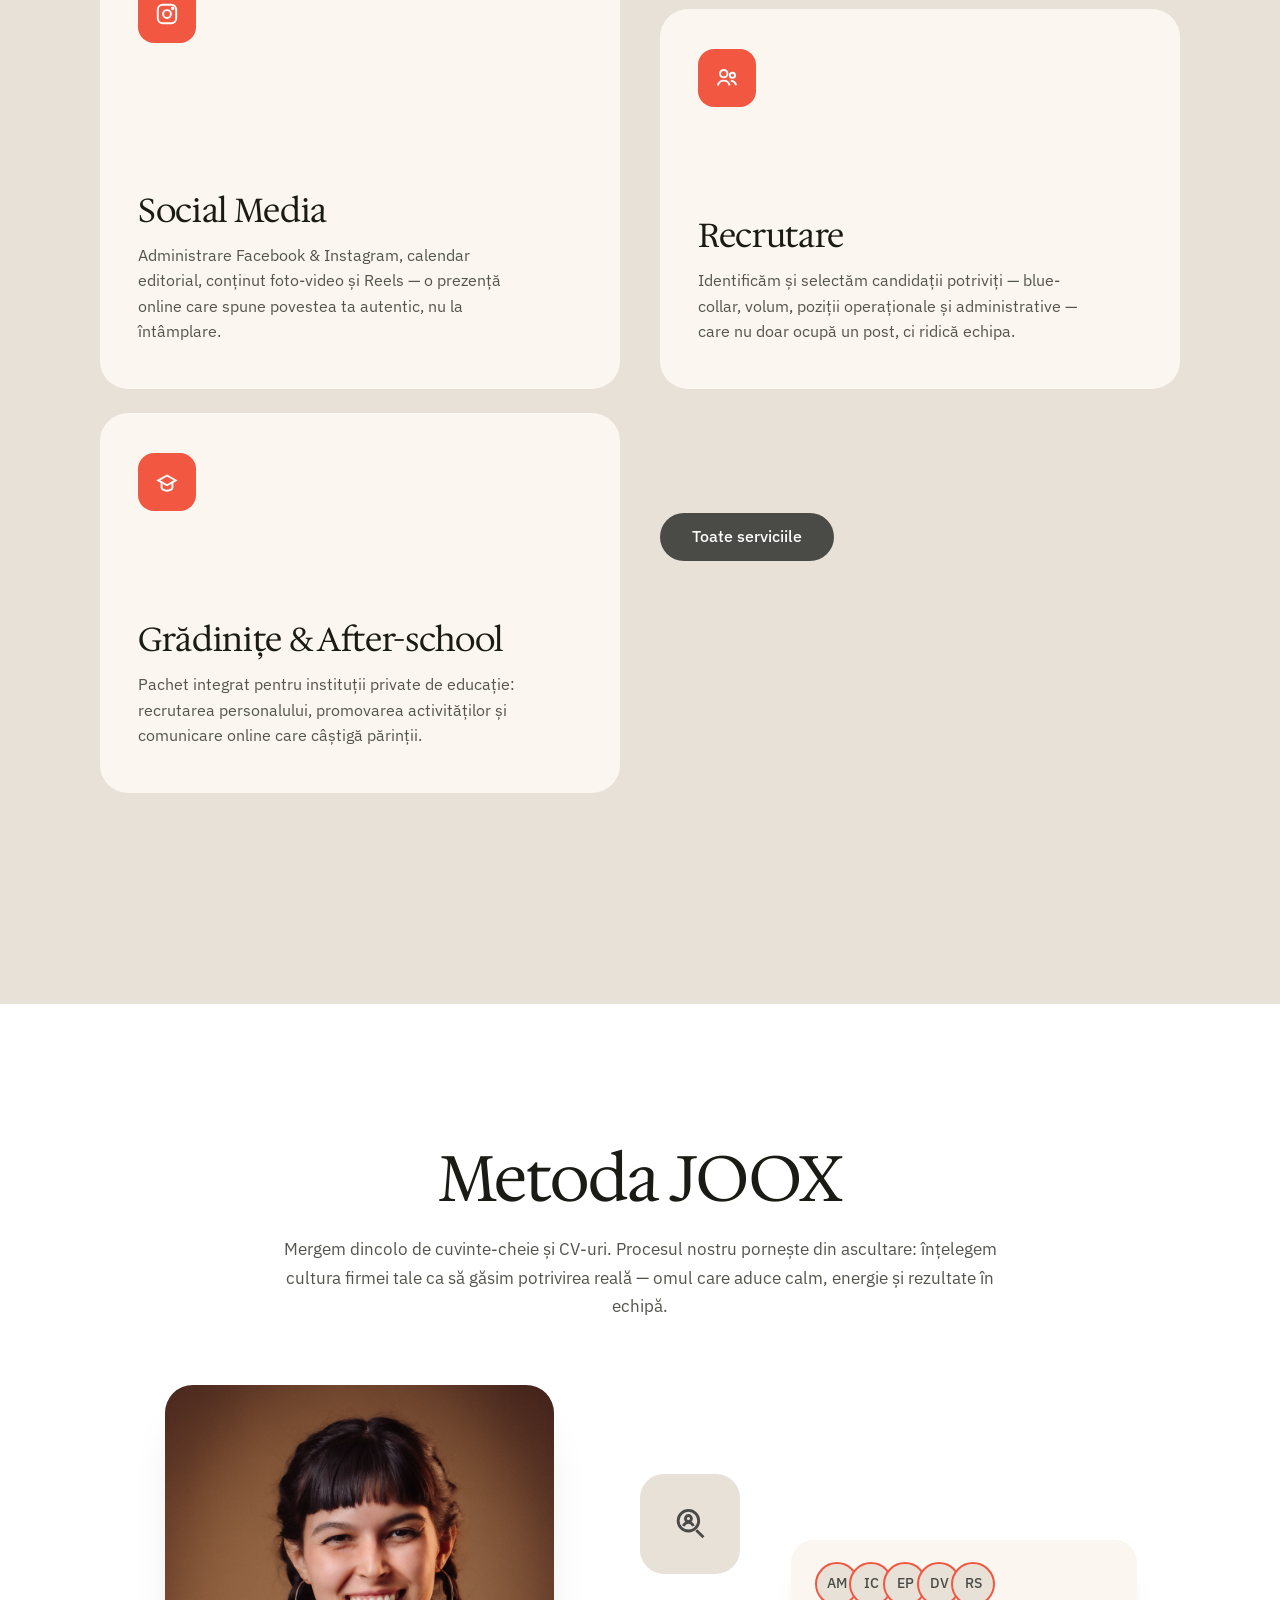
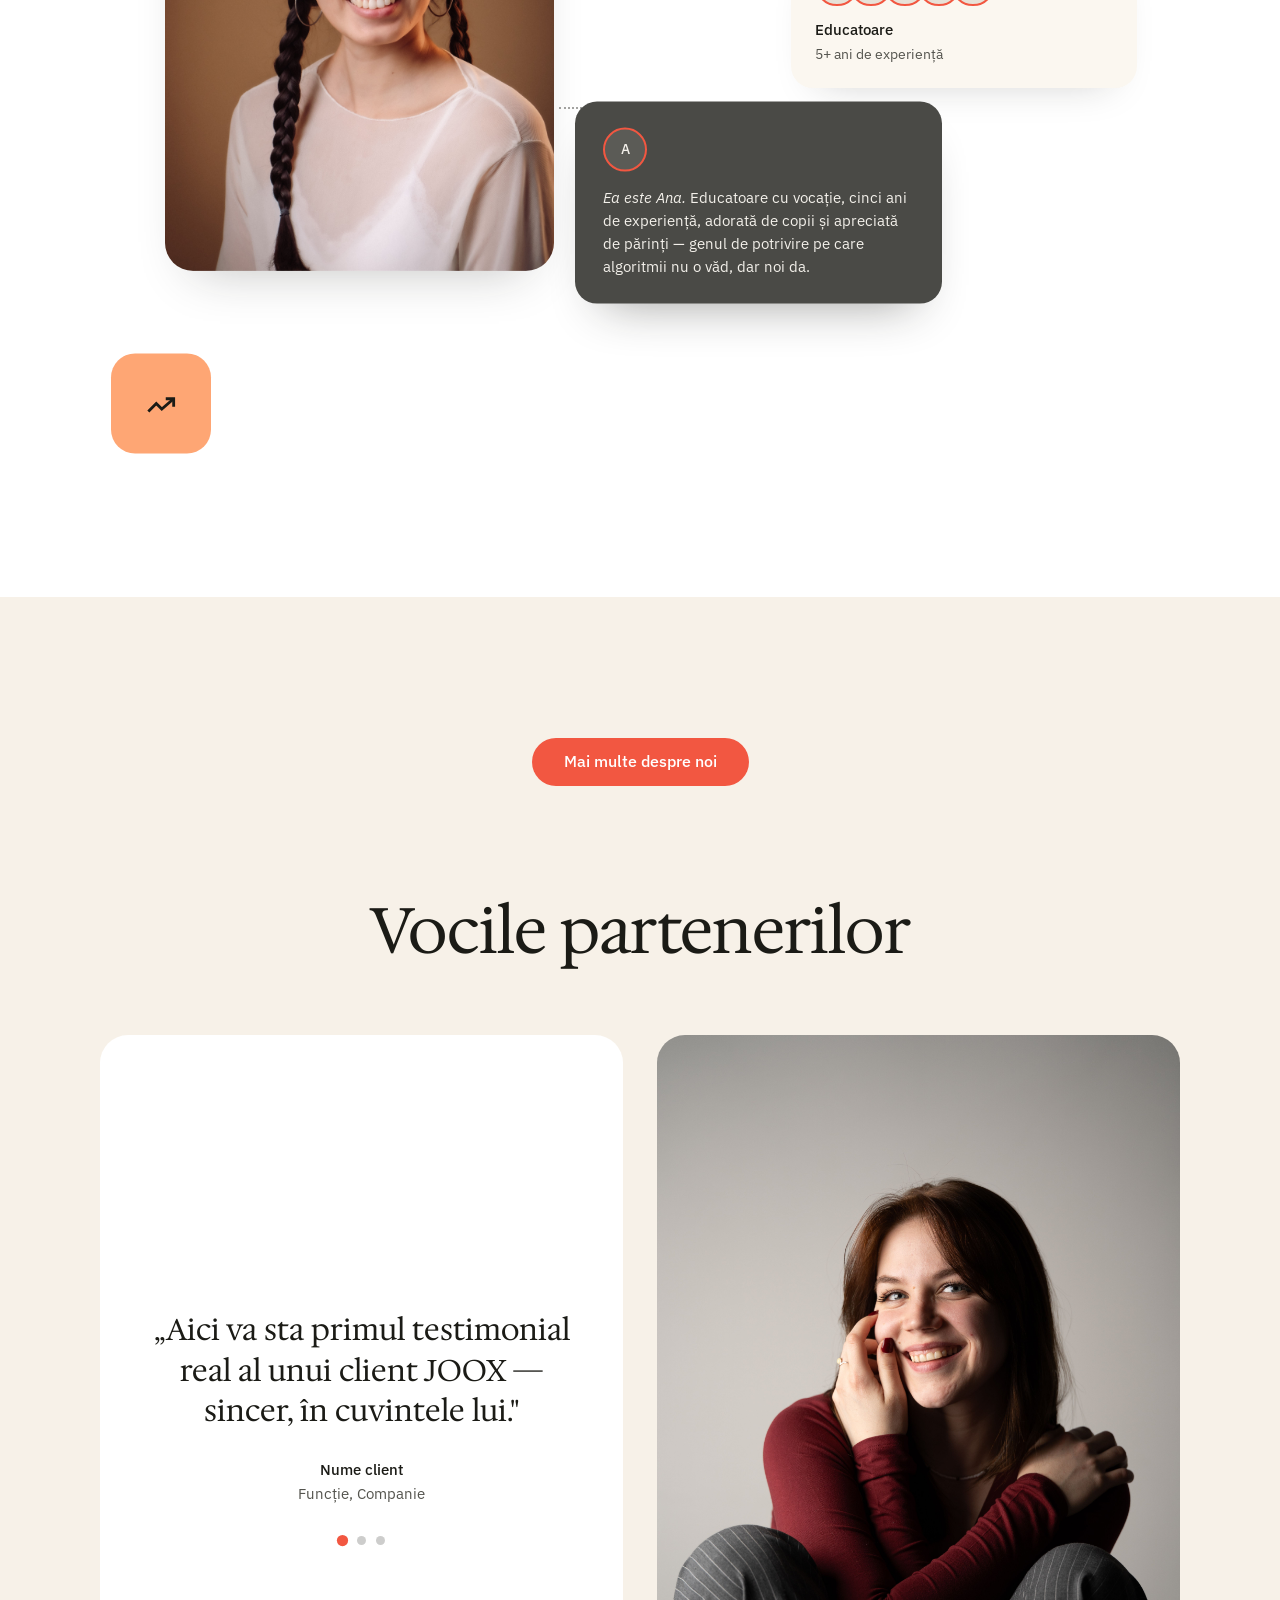
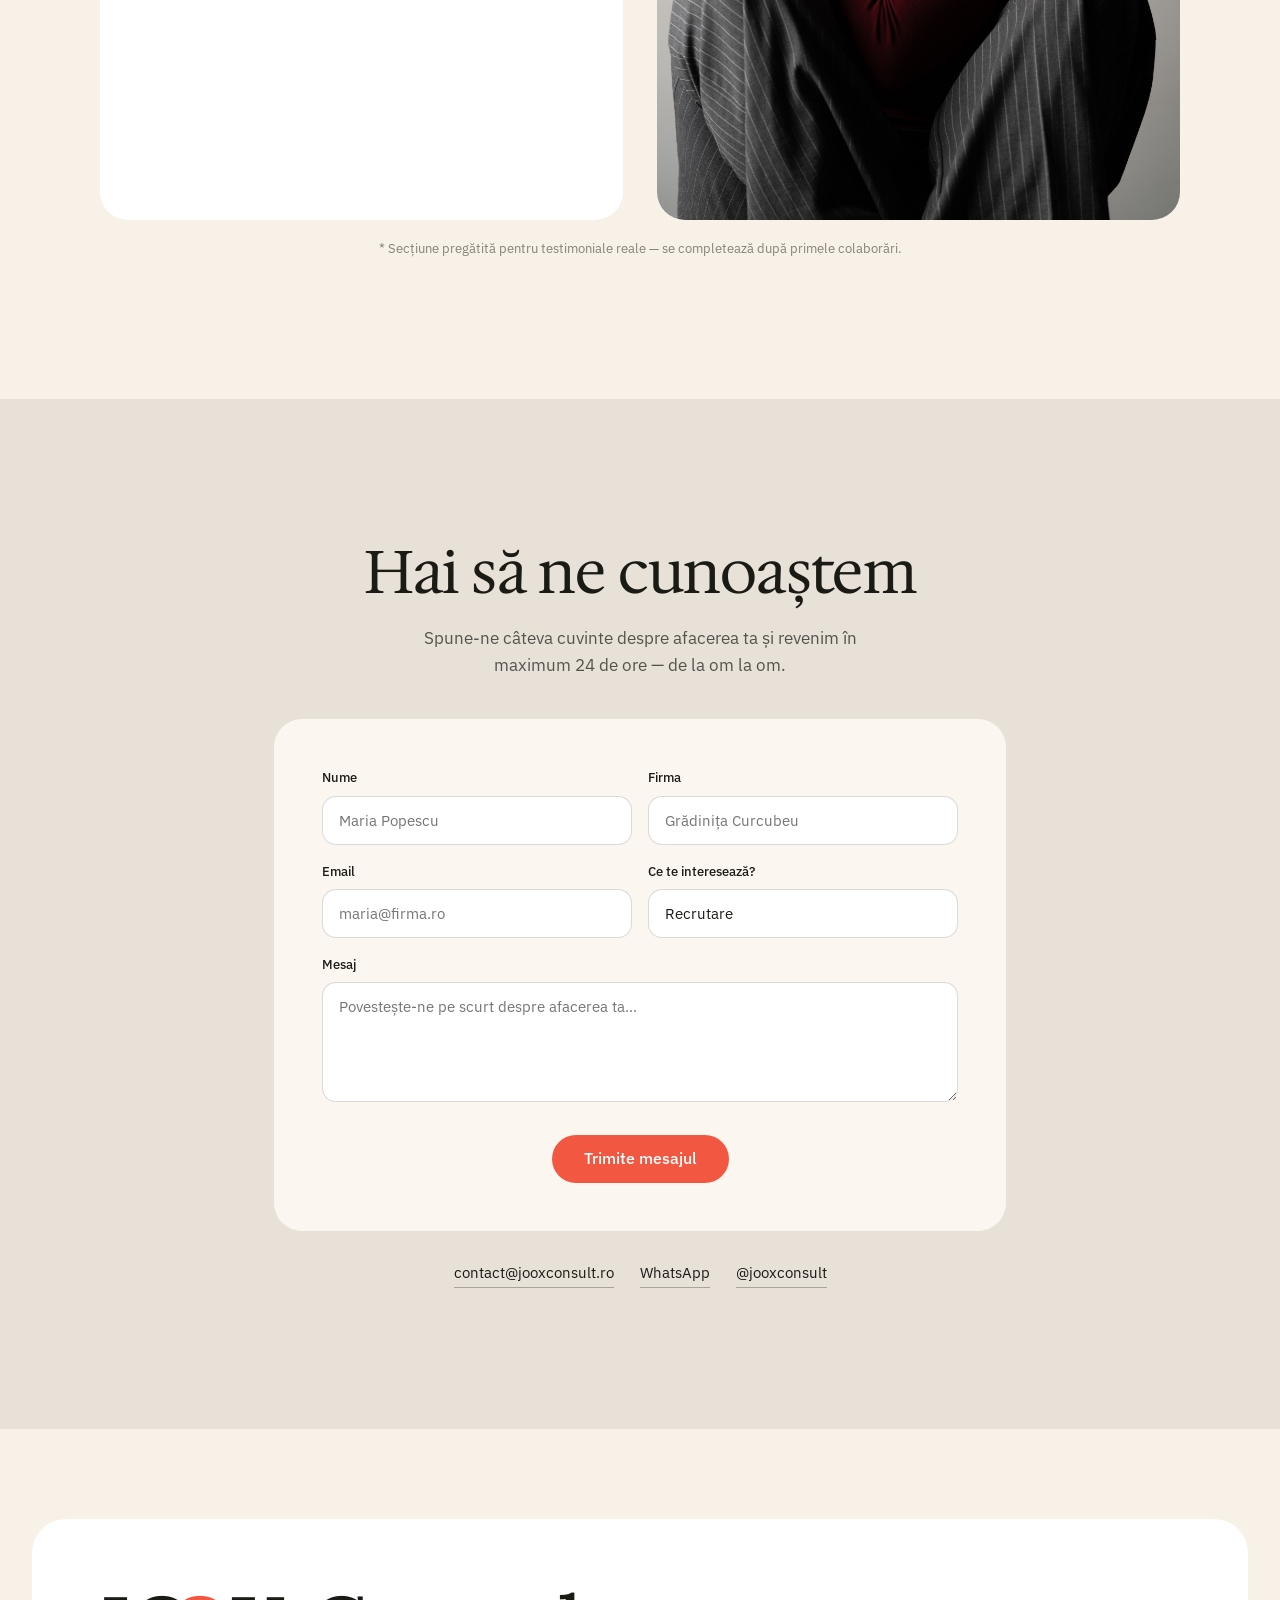
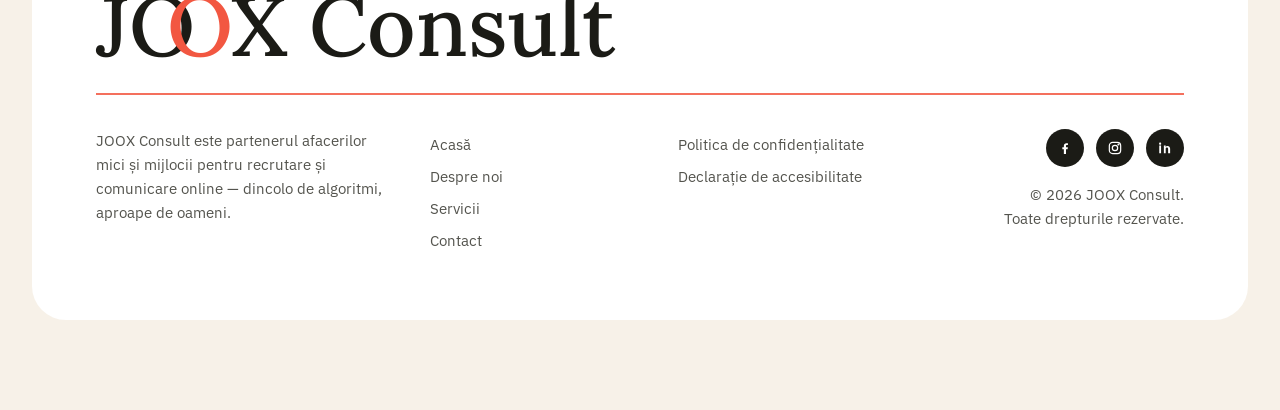
==== commit b9e2e432: "new inner pages + images" ====
--- a/index.html
+++ b/index.html
@@ -8,200 +8,7 @@
 <link rel="preconnect" href="https://fonts.googleapis.com">
 <link rel="preconnect" href="https://fonts.gstatic.com" crossorigin>
 <link href="https://fonts.googleapis.com/css2?family=Hedvig+Letters+Serif:opsz@12..24&family=IBM+Plex+Sans:wght@400;500&family=Lora:wght@500&display=swap" rel="stylesheet">
-<style>
-:root{
-  --cream:#F7F1E8;
-  --greige:#E7E1D7;
-  --card:#FBF7F0;
-  --ink:#1B1B16;
-  --ink-60:#54544E;
-  --coral:#F25741;
-  --aqua:#ADD9DC;
-  --peach:#FEA674;
-  --dark:#4A4A46;
-  --serif:'Hedvig Letters Serif',Georgia,serif;
-  --sans:'IBM Plex Sans',system-ui,sans-serif;
-  --r-lg:28px;
-  --ease:cubic-bezier(.25,.8,.25,1);
-}
-*{margin:0;padding:0;box-sizing:border-box}
-html{scroll-behavior:smooth}
-body{font-family:var(--sans);font-weight:400;background:var(--cream);color:var(--ink);font-size:16.5px;line-height:1.65;-webkit-font-smoothing:antialiased;overflow-x:hidden}
-::selection{background:var(--coral);color:#fff}
-h1,h2,h3{font-family:var(--serif);font-weight:400;line-height:1.08;letter-spacing:-.01em}
-a{color:inherit;text-decoration:none}
-img{max-width:100%;display:block}
-.wrap{max-width:1240px;margin:0 auto;padding:0 clamp(18px,3.5vw,44px)}
-
-.rv{opacity:0;transform:translateY(26px);transition:opacity .9s var(--ease),transform .9s var(--ease)}
-.rv.in{opacity:1;transform:none}
-.rv2{transition-delay:.15s}.rv3{transition-delay:.3s}
-@media(prefers-reduced-motion:reduce){
-  .rv,[data-drift]{opacity:1!important;transform:none!important;transition:none!important}
-  html{scroll-behavior:auto}
-}
-
-/* ---- capsule nav ---- */
-.navwrap{position:fixed;top:14px;left:0;right:0;z-index:100;padding:0 clamp(14px,2.5vw,32px)}
-nav{max-width:1400px;margin:0 auto;background:var(--greige);border-radius:26px;display:flex;align-items:center;justify-content:space-between;padding:14px 14px 14px 28px;box-shadow:0 1px 0 rgba(27,27,22,.04);transition:box-shadow .4s}
-nav.on{box-shadow:0 10px 30px -18px rgba(27,27,22,.35)}
-.brand{display:flex;align-items:baseline;gap:14px}
-.brand .m{font-family:'Lora',serif;font-weight:500;font-size:23px;letter-spacing:.01em}
-.brand .m .o2{color:var(--coral);margin-left:-.33em}
-.brand .sep{width:1px;height:22px;background:rgba(27,27,22,.18);align-self:center}
-.nlinks{display:flex;gap:28px;font-size:15px;margin-left:6px}
-.nlinks a{padding:4px 2px;border-bottom:2px solid transparent;transition:border-color .3s}
-.nlinks a:hover,.nlinks a.active{border-color:var(--ink)}
-.ncta{display:inline-flex;align-items:center;gap:10px;background:rgba(255,255,255,.55);border:1px solid rgba(27,27,22,.55);border-radius:999px;padding:12px 12px 12px 24px;font-size:15px;font-weight:500;transition:background .3s,transform .3s var(--ease)}
-.ncta:hover{background:#fff;transform:translateY(-1px)}
-.ncta .arr{width:30px;height:30px;border-radius:50%;background:var(--coral);color:#fff;display:flex;align-items:center;justify-content:center;transition:transform .3s var(--ease)}
-.ncta:hover .arr{transform:translateX(3px)}
-.burger{display:none;background:none;border:0;cursor:pointer;padding:10px;z-index:120}
-.burger span{display:block;width:22px;height:2px;background:var(--ink);margin:5px 0;border-radius:2px;transition:.35s var(--ease)}
-
-/* ---- hero ---- */
-.hero{padding:clamp(150px,18vh,190px) 0 0;text-align:center;position:relative}
-.hero h1{font-size:clamp(46px,7.4vw,96px);max-width:16ch;margin:0 auto}
-.hero .sub{max-width:46ch;margin:26px auto 0;color:var(--ink-60);font-size:clamp(16px,1.3vw,18px)}
-.pill{display:inline-flex;align-items:center;gap:10px;background:var(--coral);color:#fff;border:0;border-radius:999px;padding:16px 34px;font-family:var(--sans);font-size:15.5px;font-weight:500;cursor:pointer;transition:transform .35s var(--ease),box-shadow .35s,background .3s}
-.pill:hover{transform:translateY(-3px);box-shadow:0 16px 30px -14px rgba(242,87,65,.55)}
-.pill.dark{background:var(--dark)}
-.pill.dark:hover{box-shadow:0 16px 30px -14px rgba(74,74,70,.55)}
-.hero .pill{margin-top:36px;position:relative;z-index:5}
-
-/* hero collage */
-.collage{position:relative;height:clamp(420px,52vw,620px);margin-top:-40px;pointer-events:none}
-.collage .ph{position:absolute;border-radius:var(--r-lg);overflow:hidden;box-shadow:0 24px 50px -30px rgba(27,27,22,.28)}
-.collage .ph img{width:100%;height:100%;object-fit:cover}
-.blk{position:absolute;border-radius:var(--r-lg)}
-.ph.a{left:12%;top:12%;width:24%;aspect-ratio:4/5}
-.blk.aqua{left:3%;top:34%;width:13%;height:52%;background:var(--aqua)}
-.ph.b{left:38.5%;top:44%;width:19%;aspect-ratio:4/5}
-.ph.c{right:6%;top:4%;width:24%;aspect-ratio:4/5}
-.blk.peach{right:1.5%;top:44%;width:12%;height:50%;background:var(--peach)}
-
-/* ---- section base ---- */
-.band{padding:clamp(90px,11vw,150px) 0}
-.center-head{text-align:center;max-width:760px;margin:0 auto}
-.center-head h2{font-size:clamp(38px,5vw,64px)}
-.center-head .sub{color:var(--ink-60);margin-top:22px;font-size:17px}
-
-/* ---- services (greige band, staggered cards) ---- */
-.svc{background:var(--greige)}
-.svc-stage{position:relative;max-width:1080px;margin:clamp(46px,6vw,80px) auto 0;display:grid;grid-template-columns:1fr 1fr;gap:34px 40px}
-.scard{background:var(--card);border-radius:var(--r-lg);padding:40px 38px 44px;min-height:380px;display:flex;flex-direction:column;transition:transform .5s var(--ease),box-shadow .5s}
-.scard:hover{transform:translateY(-6px);box-shadow:0 26px 50px -32px rgba(27,27,22,.35)}
-.scard .chip{width:58px;height:58px;border-radius:16px;background:var(--coral);display:flex;align-items:center;justify-content:center;color:#fff;margin-bottom:auto}
-.scard h3{font-size:clamp(26px,2.6vw,34px);margin:44px 0 14px}
-.scard p{color:var(--ink-60);font-size:15.5px;max-width:38ch}
-.scard.s2{transform:translateY(64px)}
-.scard.s2:hover{transform:translateY(58px)}
-.scard.s3{transform:translateY(-10px)}
-.scard.s3:hover{transform:translateY(-16px)}
-.svc-cta{align-self:start;justify-self:start;margin-top:90px}
-@media(min-width:861px){.svc-stage{padding-bottom:70px}}
-
-/* ---- method (white band, collage of UI pieces) ---- */
-.method{background:#fff}
-.m-stage{position:relative;height:clamp(560px,54vw,660px);max-width:1080px;margin:clamp(50px,6vw,90px) auto 0}
-.m-stage>*{position:absolute}
-.m-photo{left:6%;top:6%;width:36%;aspect-ratio:4/5;border-radius:var(--r-lg);overflow:hidden;box-shadow:0 26px 50px -30px rgba(27,27,22,.3)}
-.m-photo img{width:100%;height:100%;object-fit:cover}
-.chiplg{width:clamp(70px,8vw,100px);aspect-ratio:1;border-radius:24px;display:flex;align-items:center;justify-content:center}
-.chip-or{left:1%;bottom:14%;background:var(--peach);color:var(--ink)}
-.chip-gr{left:50%;top:2%;background:var(--greige);color:var(--dark)}
-.m-roles{right:4%;top:14%;width:32%;background:var(--card);border-radius:22px;padding:22px 24px;box-shadow:0 20px 40px -28px rgba(27,27,22,.25)}
-.avrow{display:flex;margin-bottom:12px}
-.av{width:44px;height:44px;border-radius:50%;border:2px solid var(--coral);background:var(--greige);display:flex;align-items:center;justify-content:center;font-size:14px;font-weight:500;color:var(--dark);margin-right:-10px}
-.m-roles .t1{font-size:15px;font-weight:500}
-.m-roles .t2{font-size:14px;color:var(--ink-60)}
-.m-card{left:44%;top:52%;width:34%;background:var(--dark);color:#F3F0EA;border-radius:22px;padding:26px 28px;box-shadow:0 26px 50px -28px rgba(27,27,22,.45)}
-.m-card .av{border-color:var(--coral);background:#5B5B56;color:#F3F0EA;margin:0 0 14px}
-.m-card p{font-size:14.5px;line-height:1.6}
-.m-card p em{font-style:italic}
-.dotline{left:42.5%;top:47%;width:14%;border-top:2px dotted rgba(27,27,22,.4)}
-
-/* ---- testimonials ---- */
-.testi{background:var(--cream)}
-.t-cta{text-align:center;margin-bottom:clamp(70px,9vw,110px)}
-.t-grid{display:grid;grid-template-columns:1fr 1fr;gap:34px;max-width:1080px;margin:clamp(46px,6vw,70px) auto 0;align-items:stretch}
-.t-quote{background:#fff;border-radius:var(--r-lg);padding:clamp(36px,4vw,60px);display:flex;flex-direction:column;justify-content:center;text-align:center}
-.t-quote .q{font-family:var(--serif);font-size:clamp(22px,2.4vw,30px);line-height:1.35}
-.t-quote .who{margin-top:26px;font-size:14.5px;color:var(--ink-60)}
-.t-quote .who b{display:block;font-weight:500;color:var(--ink)}
-.t-photo{border-radius:var(--r-lg);overflow:hidden;min-height:360px}
-.t-photo img{width:100%;height:100%;object-fit:cover}
-.t-dots{display:flex;gap:10px;justify-content:center;margin-top:30px}
-.t-dots button{width:9px;height:9px;border-radius:50%;border:0;background:rgba(27,27,22,.22);cursor:pointer;transition:background .3s,transform .3s}
-.t-dots button.on{background:var(--coral);transform:scale(1.25)}
-.t-note{max-width:1080px;margin:18px auto 0;text-align:center;font-size:12.5px;color:var(--ink-60);opacity:.7}
-
-/* ---- contact ---- */
-.contact{background:var(--greige)}
-.c-inner{max-width:820px;margin:0 auto;text-align:center}
-.c-inner h2{font-size:clamp(38px,5vw,60px)}
-.c-inner .sub{color:var(--ink-60);margin:20px auto 40px;max-width:44ch}
-form{display:grid;gap:16px;text-align:left;background:var(--card);border-radius:var(--r-lg);padding:clamp(28px,4vw,48px)}
-.fr{display:grid;grid-template-columns:1fr 1fr;gap:16px}
-label{font-size:13px;font-weight:500;display:block;margin-bottom:7px}
-input,select,textarea{width:100%;font-family:var(--sans);font-size:15px;padding:14px 16px;border:1px solid rgba(27,27,22,.16);border-radius:14px;background:#fff;color:var(--ink);transition:border-color .3s,box-shadow .3s;appearance:none}
-input:focus,select:focus,textarea:focus{outline:none;border-color:var(--coral);box-shadow:0 0 0 3px rgba(242,87,65,.14)}
-textarea{min-height:120px;resize:vertical}
-form .pill{justify-self:center;margin-top:8px}
-.alt{display:flex;gap:26px;justify-content:center;margin-top:30px;flex-wrap:wrap;font-size:15px}
-.alt a{border-bottom:1px solid rgba(27,27,22,.3);padding-bottom:2px;transition:color .3s,border-color .3s}
-.alt a:hover{color:var(--coral);border-color:var(--coral)}
-
-/* ---- footer (inset card) ---- */
-footer{background:var(--cream);padding:clamp(50px,7vw,90px) clamp(14px,2.5vw,32px)}
-.f-card{max-width:1400px;margin:0 auto;background:#fff;border-radius:34px;padding:clamp(36px,5vw,70px)}
-.f-mark{font-family:'Lora',serif;font-weight:500;font-size:clamp(44px,7vw,84px);line-height:1}
-.f-mark .o2{color:var(--coral);margin-left:-.33em}
-.f-rule{height:2px;background:var(--coral);margin:26px 0 34px;opacity:.85}
-.f-cols{display:grid;grid-template-columns:1.4fr 1fr 1fr 1.2fr;gap:34px;font-size:14.5px}
-.f-cols .desc{color:var(--ink-60);max-width:32ch}
-.f-cols a{display:block;padding:4px 0;color:var(--ink-60);transition:color .3s}
-.f-cols a:hover{color:var(--ink)}
-.f-right{text-align:right;color:var(--ink-60)}
-.socs{display:flex;gap:12px;justify-content:flex-end;margin-bottom:16px}
-.socs a{width:38px;height:38px;border-radius:50%;background:var(--ink);color:#fff;display:flex;align-items:center;justify-content:center;transition:background .3s,transform .3s var(--ease)}
-.socs a:hover{background:var(--coral);transform:translateY(-2px)}
-
-/* ---- responsive ---- */
-@media(max-width:860px){
-  .nlinks{position:fixed;inset:0;background:var(--greige);flex-direction:column;align-items:center;justify-content:center;font-size:22px;gap:32px;opacity:0;pointer-events:none;transition:opacity .4s var(--ease);z-index:110;margin:0}
-  .nlinks.open{opacity:1;pointer-events:auto}
-  .burger{display:block}
-  .burger.open span:nth-child(1){transform:translateY(7px) rotate(45deg)}
-  .burger.open span:nth-child(2){opacity:0}
-  .burger.open span:nth-child(3){transform:translateY(-7px) rotate(-45deg)}
-  .ncta{display:none}
-  .brand .sep{display:none}
-  .collage{height:auto;margin-top:36px;position:relative;display:flex;justify-content:center;align-items:flex-start;gap:10px;padding:14px 16px 54px}
-  .collage .ph{position:static;width:30%;aspect-ratio:4/5;z-index:1;box-shadow:0 14px 28px -18px rgba(27,27,22,.3)}
-  .collage .ph.b{margin-top:30px}
-  .collage .blk{position:absolute;display:block}
-  .collage .blk.aqua{left:6px;top:36%;width:15%;height:44%}
-  .collage .blk.peach{right:6px;top:30%;width:14%;height:46%}
-  .collage [data-drift]{transform:none!important}
-  .svc-stage{grid-template-columns:1fr;gap:18px}
-  .scard{min-height:0}
-  .scard.s2,.scard.s3{transform:none}
-  .scard.s2:hover,.scard.s3:hover{transform:translateY(-6px)}
-  .svc-cta{margin-top:10px}
-  .m-stage{height:auto;display:grid;gap:18px}
-  .m-stage>*{position:static}
-  .m-photo{width:100%;max-width:380px;margin:0 auto}
-  .chiplg,.dotline{display:none}
-  .m-roles,.m-card{width:auto}
-  .m-card [data-drift],.m-roles[data-drift]{transform:none!important}
-  .t-grid{grid-template-columns:1fr}
-  .fr{grid-template-columns:1fr}
-  .f-cols{grid-template-columns:1fr;gap:22px}
-  .f-right{text-align:left}
-  .socs{justify-content:flex-start}
-}
-</style>
+<link rel="stylesheet" href="css/style.css">
 </head>
 <body>
 
@@ -212,13 +19,12 @@
       <span class="sep"></span>
     </a>
     <div class="nlinks" id="nl">
-      <a href="#top" class="active">Acasă</a>
-      <a href="#servicii">Servicii</a>
-      <a href="#metoda">Metoda JOOX</a>
-      <a href="#contact">Contact</a>
+      <a href="index.html" class="active">Acasă</a>
+      <a href="despre.html">Despre noi</a>
+      <a href="servicii.html">Servicii</a>
     </div>
     <button class="burger" id="bg" aria-label="Meniu" aria-expanded="false"><span></span><span></span><span></span></button>
-    <a class="ncta" href="#contact">Contactează-ne <span class="arr"><svg width="14" height="14" viewBox="0 0 24 24" fill="none" stroke="currentColor" stroke-width="2.4"><path d="M5 12h14M13 6l6 6-6 6"/></svg></span></a>
+    <a class="ncta" href="contact.html">Contactează-ne <span class="arr"><svg width="14" height="14" viewBox="0 0 24 24" fill="none" stroke="currentColor" stroke-width="2.4"><path d="M5 12h14M13 6l6 6-6 6"/></svg></span></a>
   </nav>
 </div>
 
@@ -228,7 +34,7 @@
   <div class="wrap">
     <h1 class="rv">Oamenii potriviți,<br>povestea potrivită</h1>
     <p class="sub rv rv2">JOOX Consult este partenerul afacerilor mici și mijlocii pentru recrutare și social media — implicat, onest și aproape de oameni.</p>
-    <a class="pill rv rv3" href="#servicii">Descoperă serviciile</a>
+    <a class="pill rv rv3" href="servicii.html">Descoperă serviciile</a>
   </div>
   <div class="collage" aria-hidden="true">
     <div class="blk aqua" data-drift="0.06"></div>
@@ -246,23 +52,23 @@
       <p class="sub">O suită de servicii gândită să conecteze strategia de oameni cu obiectivele afacerii tale.</p>
     </div>
     <div class="svc-stage">
-      <div class="scard rv">
+      <div class="scard rvl">
+        <div class="chip" aria-hidden="true"><svg width="26" height="26" viewBox="0 0 24 24" fill="none" stroke="currentColor" stroke-width="1.8"><rect x="3.5" y="3.5" width="17" height="17" rx="4.5"/><circle cx="12" cy="12" r="3.6"/><circle cx="17.2" cy="6.8" r=".8" fill="currentColor"/></svg></div>
+        <h3>Social Media</h3>
+        <p>Administrare Facebook & Instagram, calendar editorial, conținut foto-video și Reels — o prezență online care spune povestea ta autentic, nu la întâmplare.</p>
+      </div>
+      <div class="scard s2 rvr rv2">
         <div class="chip" aria-hidden="true"><svg width="26" height="26" viewBox="0 0 24 24" fill="none" stroke="currentColor" stroke-width="1.8"><circle cx="9" cy="8" r="3.4"/><path d="M3.5 19c.7-3 2.9-4.6 5.5-4.6s4.8 1.6 5.5 4.6"/><circle cx="17" cy="9.5" r="2.4"/><path d="M15.5 14.6c2.4.2 4.2 1.5 4.9 4"/></svg></div>
         <h3>Recrutare</h3>
         <p>Identificăm și selectăm candidații potriviți — blue-collar, volum, poziții operaționale și administrative — care nu doar ocupă un post, ci ridică echipa.</p>
       </div>
-      <div class="scard s2 rv rv2">
-        <div class="chip" aria-hidden="true"><svg width="26" height="26" viewBox="0 0 24 24" fill="none" stroke="currentColor" stroke-width="1.8"><rect x="3.5" y="3.5" width="17" height="17" rx="4.5"/><circle cx="12" cy="12" r="3.6"/><circle cx="17.2" cy="6.8" r=".8" fill="currentColor"/></svg></div>
-        <h3>Social Media</h3>
-        <p>Administrare Facebook & Instagram, calendar editorial, conținut foto-video și Reels — o prezență online care spune povestea ta autentic, nu la întâmplare.</p>
-      </div>
-      <div class="scard s3 rv">
+      <div class="scard s3 rvu">
         <div class="chip" aria-hidden="true"><svg width="26" height="26" viewBox="0 0 24 24" fill="none" stroke="currentColor" stroke-width="1.8"><path d="M4 10.5 12 6l8 4.5-8 4.5-8-4.5z"/><path d="M7 12.5V17c0 1.5 2.2 3 5 3s5-1.5 5-3v-4.5"/></svg></div>
         <h3>Grădinițe & After-school</h3>
         <p>Pachet integrat pentru instituții private de educație: recrutarea personalului, promovarea activităților și comunicare online care câștigă părinții.</p>
       </div>
       <div class="svc-cta rv rv2">
-        <a class="pill dark" href="#contact">Discută cu noi</a>
+        <a class="pill dark" href="servicii.html">Toate serviciile</a>
       </div>
     </div>
   </div>
@@ -294,7 +100,7 @@
 
 <section class="band testi" id="testimoniale">
   <div class="wrap">
-    <div class="t-cta rv"><a class="pill" href="#contact">Mai multe despre noi</a></div>
+    <div class="t-cta rv"><a class="pill" href="despre.html">Mai multe despre noi</a></div>
     <div class="center-head rv">
       <h2>Vocile partenerilor</h2>
     </div>
@@ -336,8 +142,8 @@
     </form>
     <div class="alt rv rv3">
       <a href="mailto:contact@jooxconsult.ro">contact@jooxconsult.ro</a>
-      <a href="https://wa.me/40700000000" target="_blank" rel="noopener">WhatsApp</a>
-      <a href="https://instagram.com/" target="_blank" rel="noopener">@jooxconsult</a>
+      <a href="https://wa.me/40799321366" target="_blank" rel="noopener">WhatsApp</a>
+      <a href="https://www.instagram.com/joox_consult?utm_source=ig_web_button_share_sheet&igsh=ZDNlZDc0MzIxNw==" target="_blank" rel="noopener">@jooxconsult</a>
     </div>
   </div>
 </section>
@@ -351,19 +157,19 @@
     <div class="f-cols">
       <p class="desc">JOOX Consult este partenerul afacerilor mici și mijlocii pentru recrutare și comunicare online — dincolo de algoritmi, aproape de oameni.</p>
       <div>
-        <a href="#top">Acasă</a>
-        <a href="#servicii">Servicii</a>
-        <a href="#metoda">Metoda JOOX</a>
-        <a href="#contact">Contact</a>
+        <a href="index.html">Acasă</a>
+        <a href="despre.html">Despre noi</a>
+        <a href="servicii.html">Servicii</a>
+        <a href="contact.html">Contact</a>
       </div>
       <div>
-        <a href="#">Politica de confidențialitate</a>
+        <a href="politica-de-confidentialitate.html">Politica de confidențialitate</a>
         <a href="#">Declarație de accesibilitate</a>
       </div>
       <div class="f-right">
         <div class="socs">
           <a href="#" aria-label="Facebook"><svg width="16" height="16" viewBox="0 0 24 24" fill="currentColor"><path d="M13.5 21v-7h2.4l.4-3h-2.8V9.1c0-.9.3-1.5 1.6-1.5h1.3V4.9c-.6-.1-1.4-.2-2.3-.2-2.3 0-3.8 1.4-3.8 3.9V11H8v3h2.3v7h3.2z"/></svg></a>
-          <a href="#" aria-label="Instagram"><svg width="16" height="16" viewBox="0 0 24 24" fill="none" stroke="currentColor" stroke-width="1.8"><rect x="3.5" y="3.5" width="17" height="17" rx="5"/><circle cx="12" cy="12" r="4"/><circle cx="17.2" cy="6.8" r=".7" fill="currentColor"/></svg></a>
+          <a href="https://www.instagram.com/joox_consult?utm_source=ig_web_button_share_sheet&igsh=ZDNlZDc0MzIxNw==" aria-label="Instagram"><svg width="16" height="16" viewBox="0 0 24 24" fill="none" stroke="currentColor" stroke-width="1.8"><rect x="3.5" y="3.5" width="17" height="17" rx="5"/><circle cx="12" cy="12" r="4"/><circle cx="17.2" cy="6.8" r=".7" fill="currentColor"/></svg></a>
           <a href="#" aria-label="LinkedIn"><svg width="15" height="15" viewBox="0 0 24 24" fill="currentColor"><path d="M6.5 8.8H3.6V21h2.9V8.8zM5 7.4c1 0 1.7-.7 1.7-1.6C6.7 4.8 6 4.1 5 4.1s-1.7.7-1.7 1.7c0 .9.8 1.6 1.7 1.6zM21 14.1c0-3.2-1.7-4.7-4-4.7-1.8 0-2.6 1-3.1 1.7V8.8H11V21h2.9v-6.5c0-1.5.7-2.4 2-2.4 1.2 0 1.9.8 1.9 2.4V21H21v-6.9z"/></svg></a>
         </div>
         © 2026 JOOX Consult.<br>Toate drepturile rezervate.
@@ -372,37 +178,9 @@
   </div>
 </footer>
 
+<script src="js/main.js"></script>
 <script>
-const nav=document.getElementById('nav');
-addEventListener('scroll',()=>nav.classList.toggle('on',scrollY>20),{passive:true});
-
-const bg=document.getElementById('bg'),nl=document.getElementById('nl');
-bg.addEventListener('click',()=>{const o=nl.classList.toggle('open');bg.classList.toggle('open',o);bg.setAttribute('aria-expanded',o)});
-nl.querySelectorAll('a').forEach(a=>a.addEventListener('click',()=>{nl.classList.remove('open');bg.classList.remove('open');bg.setAttribute('aria-expanded','false')}));
-
-const io=new IntersectionObserver(es=>es.forEach(e=>{if(e.isIntersecting){e.target.classList.add('in');io.unobserve(e.target)}}),{threshold:.12,rootMargin:'0px 0px -4% 0px'});
-document.querySelectorAll('.rv').forEach(el=>io.observe(el));
-
-/* parallax drift — each collage piece moves at its own speed */
-const reduce=matchMedia('(prefers-reduced-motion: reduce)').matches;
-const drifts=[...document.querySelectorAll('[data-drift]')];
-if(!reduce&&drifts.length&&innerWidth>860){
-  let ticking=false;
-  const update=()=>{
-    const vh=innerHeight;
-    drifts.forEach(el=>{
-      const r=el.parentElement.getBoundingClientRect();
-      const p=(r.top+r.height/2-vh/2)/vh;
-      el.style.transform=`translateY(${(p*parseFloat(el.dataset.drift)*400).toFixed(1)}px)`;
-    });
-    ticking=false;
-  };
-  addEventListener('scroll',()=>{if(!ticking){requestAnimationFrame(update);ticking=true}},{passive:true});
-  update();
-}
-
-/* testimonial placeholder carousel */
-const slides=[
+/* testimonial placeholder carousel */const slides=[
   {q:"„Aici va sta primul testimonial real al unui client JOOX — sincer, în cuvintele lui.\u201d",n:"Nume client",r:"Funcție, Companie"},
   {q:"„Al doilea testimonial — de la un manager de grădiniță sau un client de recrutare.\u201d",n:"Nume client",r:"Funcție, Companie"},
   {q:"„Al treilea testimonial — colaborare social media.\u201d",n:"Nume client",r:"Funcție, Companie"}
--- a/css/style.css
+++ b/css/style.css
@@ -0,0 +1,195 @@
+:root{
+  --cream:#F7F1E8;
+  --greige:#E7E1D7;
+  --card:#FBF7F0;
+  --ink:#1B1B16;
+  --ink-60:#54544E;
+  --coral:#F25741;
+  --aqua:#ADD9DC;
+  --peach:#FEA674;
+  --dark:#4A4A46;
+  --serif:'Hedvig Letters Serif',Georgia,serif;
+  --sans:'IBM Plex Sans',system-ui,sans-serif;
+  --r-lg:28px;
+  --ease:cubic-bezier(.25,.8,.25,1);
+}
+*{margin:0;padding:0;box-sizing:border-box}
+html{scroll-behavior:smooth}
+body{font-family:var(--sans);font-weight:400;background:var(--cream);color:var(--ink);font-size:16.5px;line-height:1.65;-webkit-font-smoothing:antialiased;overflow-x:hidden}
+::selection{background:var(--coral);color:#fff}
+h1,h2,h3{font-family:var(--serif);font-weight:400;line-height:1.08;letter-spacing:-.01em}
+a{color:inherit;text-decoration:none}
+img{max-width:100%;display:block}
+.wrap{max-width:1240px;margin:0 auto;padding:0 clamp(18px,3.5vw,44px)}
+
+.rv{opacity:0;transform:translateY(26px);transition:opacity .9s var(--ease),transform .9s var(--ease)}
+.rv.in{opacity:1;transform:none}
+.rv2{transition-delay:.15s}.rv3{transition-delay:.3s}
+.rvl,.rvr,.rvu{opacity:0;transition:opacity .95s var(--ease),transform .95s var(--ease)}
+.rvl{transform:translateX(-56px)}
+.rvr{transform:translateX(56px)}
+.rvu{transform:translateY(56px)}
+.rvl.in,.rvr.in,.rvu.in{opacity:1;transform:none}
+.scard.in{transition:transform .5s var(--ease),box-shadow .5s,opacity .95s var(--ease)}
+@media(prefers-reduced-motion:reduce){
+  .rv,.rvl,.rvr,.rvu,[data-drift]{opacity:1!important;transform:none!important;transition:none!important}
+  html{scroll-behavior:auto}
+}
+
+/* ---- capsule nav ---- */
+.navwrap{position:fixed;top:14px;left:0;right:0;z-index:100;padding:0 clamp(14px,2.5vw,32px)}
+nav{max-width:1400px;margin:0 auto;background:var(--greige);border-radius:26px;display:flex;align-items:center;justify-content:space-between;padding:14px 14px 14px 28px;box-shadow:0 1px 0 rgba(27,27,22,.04);transition:box-shadow .4s}
+nav.on{box-shadow:0 10px 30px -18px rgba(27,27,22,.35)}
+.brand{display:flex;align-items:baseline;gap:14px}
+.brand .m{font-family:'Lora',serif;font-weight:500;font-size:23px;letter-spacing:.01em}
+.brand .m .o2{color:var(--coral);margin-left:-.33em}
+.brand .sep{width:1px;height:22px;background:rgba(27,27,22,.18);align-self:center}
+.nlinks{display:flex;gap:28px;font-size:15px;margin-left:6px}
+.nlinks a{padding:4px 2px;border-bottom:2px solid transparent;transition:border-color .3s}
+.nlinks a:hover,.nlinks a.active{border-color:var(--ink)}
+.ncta{display:inline-flex;align-items:center;gap:10px;background:rgba(255,255,255,.55);border:1px solid rgba(27,27,22,.55);border-radius:999px;padding:12px 12px 12px 24px;font-size:15px;font-weight:500;transition:background .3s,transform .3s var(--ease)}
+.ncta:hover{background:#fff;transform:translateY(-1px)}
+.ncta .arr{width:30px;height:30px;border-radius:50%;background:var(--coral);color:#fff;display:flex;align-items:center;justify-content:center;transition:transform .3s var(--ease)}
+.ncta:hover .arr{transform:translateX(3px)}
+.burger{display:none;background:none;border:0;cursor:pointer;padding:10px;z-index:120}
+.burger span{display:block;width:22px;height:2px;background:var(--ink);margin:5px 0;border-radius:2px;transition:.35s var(--ease)}
+
+/* ---- hero ---- */
+.hero{padding:clamp(150px,18vh,190px) 0 0;text-align:center;position:relative}
+.hero h1{font-size:clamp(46px,7.4vw,96px);max-width:16ch;margin:0 auto}
+.hero .sub{max-width:46ch;margin:26px auto 0;color:var(--ink-60);font-size:clamp(16px,1.3vw,18px)}
+.pill{display:inline-flex;align-items:center;justify-content:center;gap:10px;box-sizing:border-box;width:fit-content;height:48px;padding:0 32px;line-height:1;background:var(--coral);color:#fff;border:0;border-radius:999px;font-family:var(--sans);font-size:15.5px;font-weight:500;cursor:pointer;transition:transform .35s var(--ease),box-shadow .35s,background .3s}
+.pill:hover{transform:translateY(-3px);box-shadow:0 16px 30px -14px rgba(242,87,65,.55)}
+.pill.dark{background:var(--dark)}
+.pill.dark:hover{box-shadow:0 16px 30px -14px rgba(74,74,70,.55)}
+.hero .pill{margin-top:36px;position:relative;z-index:5}
+
+/* hero collage */
+.collage{position:relative;height:clamp(420px,52vw,620px);margin-top:-40px;pointer-events:none}
+.collage .ph{position:absolute;border-radius:var(--r-lg);overflow:hidden;box-shadow:0 24px 50px -30px rgba(27,27,22,.28)}
+.collage .ph img{width:100%;height:100%;object-fit:cover}
+.blk{position:absolute;border-radius:var(--r-lg)}
+.ph.a{left:12%;top:12%;width:24%;aspect-ratio:4/5}
+.blk.aqua{left:3%;top:34%;width:13%;height:52%;background:var(--aqua)}
+.ph.b{left:38.5%;top:44%;width:19%;aspect-ratio:4/5}
+.ph.c{right:6%;top:4%;width:24%;aspect-ratio:4/5}
+.blk.peach{right:1.5%;top:44%;width:12%;height:50%;background:var(--peach)}
+
+/* ---- section base ---- */
+.band{padding:clamp(90px,11vw,150px) 0}
+.center-head{text-align:center;max-width:760px;margin:0 auto}
+.center-head h2{font-size:clamp(38px,5vw,64px)}
+.center-head .sub{color:var(--ink-60);margin-top:22px;font-size:17px}
+
+/* ---- services (greige band, staggered cards) ---- */
+.svc{background:var(--greige)}
+.svc-stage{position:relative;max-width:1080px;margin:clamp(46px,6vw,80px) auto 0;display:grid;grid-template-columns:1fr 1fr;gap:34px 40px}
+.scard{background:var(--card);border-radius:var(--r-lg);padding:40px 38px 44px;min-height:380px;display:flex;flex-direction:column;transition:transform .5s var(--ease),box-shadow .5s}
+.scard:hover{transform:translateY(-6px);box-shadow:0 26px 50px -32px rgba(27,27,22,.35)}
+.scard .chip{width:58px;height:58px;border-radius:16px;background:var(--coral);display:flex;align-items:center;justify-content:center;color:#fff;margin-bottom:auto}
+.scard h3{font-size:clamp(26px,2.6vw,34px);margin:44px 0 14px}
+.scard p{color:var(--ink-60);font-size:15.5px;max-width:38ch}
+.scard.s2{margin-top:64px}
+.scard.s3{margin-top:-10px}
+.svc-cta{align-self:start;justify-self:start;margin-top:90px}
+@media(min-width:861px){.svc-stage{padding-bottom:70px}}
+
+/* ---- method (white band, collage of UI pieces) ---- */
+.method{background:#fff}
+.m-stage{position:relative;height:clamp(560px,54vw,660px);max-width:1080px;margin:clamp(50px,6vw,90px) auto 0}
+.m-stage>*{position:absolute}
+.m-photo{left:6%;top:6%;width:36%;aspect-ratio:4/5;border-radius:var(--r-lg);overflow:hidden;box-shadow:0 26px 50px -30px rgba(27,27,22,.3)}
+.m-photo img{width:100%;height:100%;object-fit:cover}
+.chiplg{width:clamp(70px,8vw,100px);aspect-ratio:1;border-radius:24px;display:flex;align-items:center;justify-content:center}
+.chip-or{left:1%;bottom:14%;background:var(--peach);color:var(--ink)}
+.chip-gr{left:50%;top:2%;background:var(--greige);color:var(--dark)}
+.m-roles{right:4%;top:14%;width:32%;background:var(--card);border-radius:22px;padding:22px 24px;box-shadow:0 20px 40px -28px rgba(27,27,22,.25)}
+.avrow{display:flex;margin-bottom:12px}
+.av{width:44px;height:44px;border-radius:50%;border:2px solid var(--coral);background:var(--greige);display:flex;align-items:center;justify-content:center;font-size:14px;font-weight:500;color:var(--dark);margin-right:-10px}
+.m-roles .t1{font-size:15px;font-weight:500}
+.m-roles .t2{font-size:14px;color:var(--ink-60)}
+.m-card{left:44%;top:52%;width:34%;background:var(--dark);color:#F3F0EA;border-radius:22px;padding:26px 28px;box-shadow:0 26px 50px -28px rgba(27,27,22,.45)}
+.m-card .av{border-color:var(--coral);background:#5B5B56;color:#F3F0EA;margin:0 0 14px}
+.m-card p{font-size:14.5px;line-height:1.6}
+.m-card p em{font-style:italic}
+.dotline{left:42.5%;top:47%;width:14%;border-top:2px dotted rgba(27,27,22,.4)}
+
+/* ---- testimonials ---- */
+.testi{background:var(--cream)}
+.t-cta{text-align:center;margin-bottom:clamp(70px,9vw,110px)}
+.t-grid{display:grid;grid-template-columns:1fr 1fr;gap:34px;max-width:1080px;margin:clamp(46px,6vw,70px) auto 0;align-items:stretch}
+.t-quote{background:#fff;border-radius:var(--r-lg);padding:clamp(36px,4vw,60px);display:flex;flex-direction:column;justify-content:center;text-align:center}
+.t-quote .q{font-family:var(--serif);font-size:clamp(22px,2.4vw,30px);line-height:1.35}
+.t-quote .who{margin-top:26px;font-size:14.5px;color:var(--ink-60)}
+.t-quote .who b{display:block;font-weight:500;color:var(--ink)}
+.t-photo{border-radius:var(--r-lg);overflow:hidden;min-height:360px}
+.t-photo img{width:100%;height:100%;object-fit:cover}
+.t-dots{display:flex;gap:10px;justify-content:center;margin-top:30px}
+.t-dots button{width:9px;height:9px;border-radius:50%;border:0;background:rgba(27,27,22,.22);cursor:pointer;transition:background .3s,transform .3s}
+.t-dots button.on{background:var(--coral);transform:scale(1.25)}
+.t-note{max-width:1080px;margin:18px auto 0;text-align:center;font-size:12.5px;color:var(--ink-60);opacity:.7}
+
+/* ---- contact ---- */
+.contact{background:var(--greige)}
+.c-inner{max-width:820px;margin:0 auto;text-align:center}
+.c-inner h2{font-size:clamp(38px,5vw,60px)}
+.c-inner .sub{color:var(--ink-60);margin:20px auto 40px;max-width:44ch}
+form{display:grid;gap:16px;text-align:left;background:var(--card);border-radius:var(--r-lg);padding:clamp(28px,4vw,48px)}
+.fr{display:grid;grid-template-columns:1fr 1fr;gap:16px}
+label{font-size:13px;font-weight:500;display:block;margin-bottom:7px}
+input,select,textarea{width:100%;font-family:var(--sans);font-size:15px;padding:14px 16px;border:1px solid rgba(27,27,22,.16);border-radius:14px;background:#fff;color:var(--ink);transition:border-color .3s,box-shadow .3s;appearance:none}
+input:focus,select:focus,textarea:focus{outline:none;border-color:var(--coral);box-shadow:0 0 0 3px rgba(242,87,65,.14)}
+textarea{min-height:120px;resize:vertical}
+form .pill{justify-self:center;margin-top:8px}
+.alt{display:flex;gap:26px;justify-content:center;margin-top:30px;flex-wrap:wrap;font-size:15px}
+.alt a{border-bottom:1px solid rgba(27,27,22,.3);padding-bottom:2px;transition:color .3s,border-color .3s}
+.alt a:hover{color:var(--coral);border-color:var(--coral)}
+
+/* ---- footer (inset card) ---- */
+footer{background:var(--cream);padding:clamp(50px,7vw,90px) clamp(14px,2.5vw,32px)}
+.f-card{max-width:1400px;margin:0 auto;background:#fff;border-radius:34px;padding:clamp(36px,5vw,70px)}
+.f-mark{font-family:'Lora',serif;font-weight:500;font-size:clamp(44px,7vw,84px);line-height:1}
+.f-mark .o2{color:var(--coral);margin-left:-.33em}
+.f-rule{height:2px;background:var(--coral);margin:26px 0 34px;opacity:.85}
+.f-cols{display:grid;grid-template-columns:1.4fr 1fr 1fr 1.2fr;gap:34px;font-size:14.5px}
+.f-cols .desc{color:var(--ink-60);max-width:32ch}
+.f-cols a{display:block;padding:4px 0;color:var(--ink-60);transition:color .3s}
+.f-cols a:hover{color:var(--ink)}
+.f-right{text-align:right;color:var(--ink-60)}
+.socs{display:flex;gap:12px;justify-content:flex-end;margin-bottom:16px}
+.socs a{width:38px;height:38px;border-radius:50%;background:var(--ink);color:#fff;display:flex;align-items:center;justify-content:center;transition:background .3s,transform .3s var(--ease)}
+.socs a:hover{background:var(--coral);transform:translateY(-2px)}
+
+/* ---- responsive ---- */
+@media(max-width:860px){
+  .nlinks{position:fixed;inset:0;background:var(--greige);flex-direction:column;align-items:center;justify-content:center;font-size:22px;gap:32px;opacity:0;pointer-events:none;transition:opacity .4s var(--ease);z-index:110;margin:0}
+  .nlinks.open{opacity:1;pointer-events:auto}
+  .burger{display:block}
+  .burger.open span:nth-child(1){transform:translateY(7px) rotate(45deg)}
+  .burger.open span:nth-child(2){opacity:0}
+  .burger.open span:nth-child(3){transform:translateY(-7px) rotate(-45deg)}
+  .ncta{display:none}
+  .brand .sep{display:none}
+  .collage{height:auto;margin-top:36px;position:relative;display:flex;justify-content:center;align-items:flex-start;gap:10px;padding:14px 16px 54px}
+  .collage .ph{position:static;width:30%;aspect-ratio:4/5;z-index:1;box-shadow:0 14px 28px -18px rgba(27,27,22,.3)}
+  .collage .ph.b{margin-top:30px}
+  .collage .blk{position:absolute;display:block}
+  .collage .blk.aqua{left:6px;top:36%;width:15%;height:44%}
+  .collage .blk.peach{right:6px;top:30%;width:14%;height:46%}
+  .collage [data-drift]{transform:none!important}
+  .svc-stage{grid-template-columns:1fr;gap:18px}
+  .scard{min-height:0}
+  .scard.s2,.scard.s3{margin-top:0}
+  .svc-cta{margin-top:10px}
+  .m-stage{height:auto;display:grid;gap:18px}
+  .m-stage>*{position:static}
+  .m-photo{width:100%;max-width:380px;margin:0 auto}
+  .chiplg,.dotline{display:none}
+  .m-roles,.m-card{width:auto}
+  .m-card [data-drift],.m-roles[data-drift]{transform:none!important}
+  .t-grid{grid-template-columns:1fr}
+  .fr{grid-template-columns:1fr}
+  .f-cols{grid-template-columns:1fr;gap:22px}
+  .f-right{text-align:left}
+  .socs{justify-content:flex-start}
+}
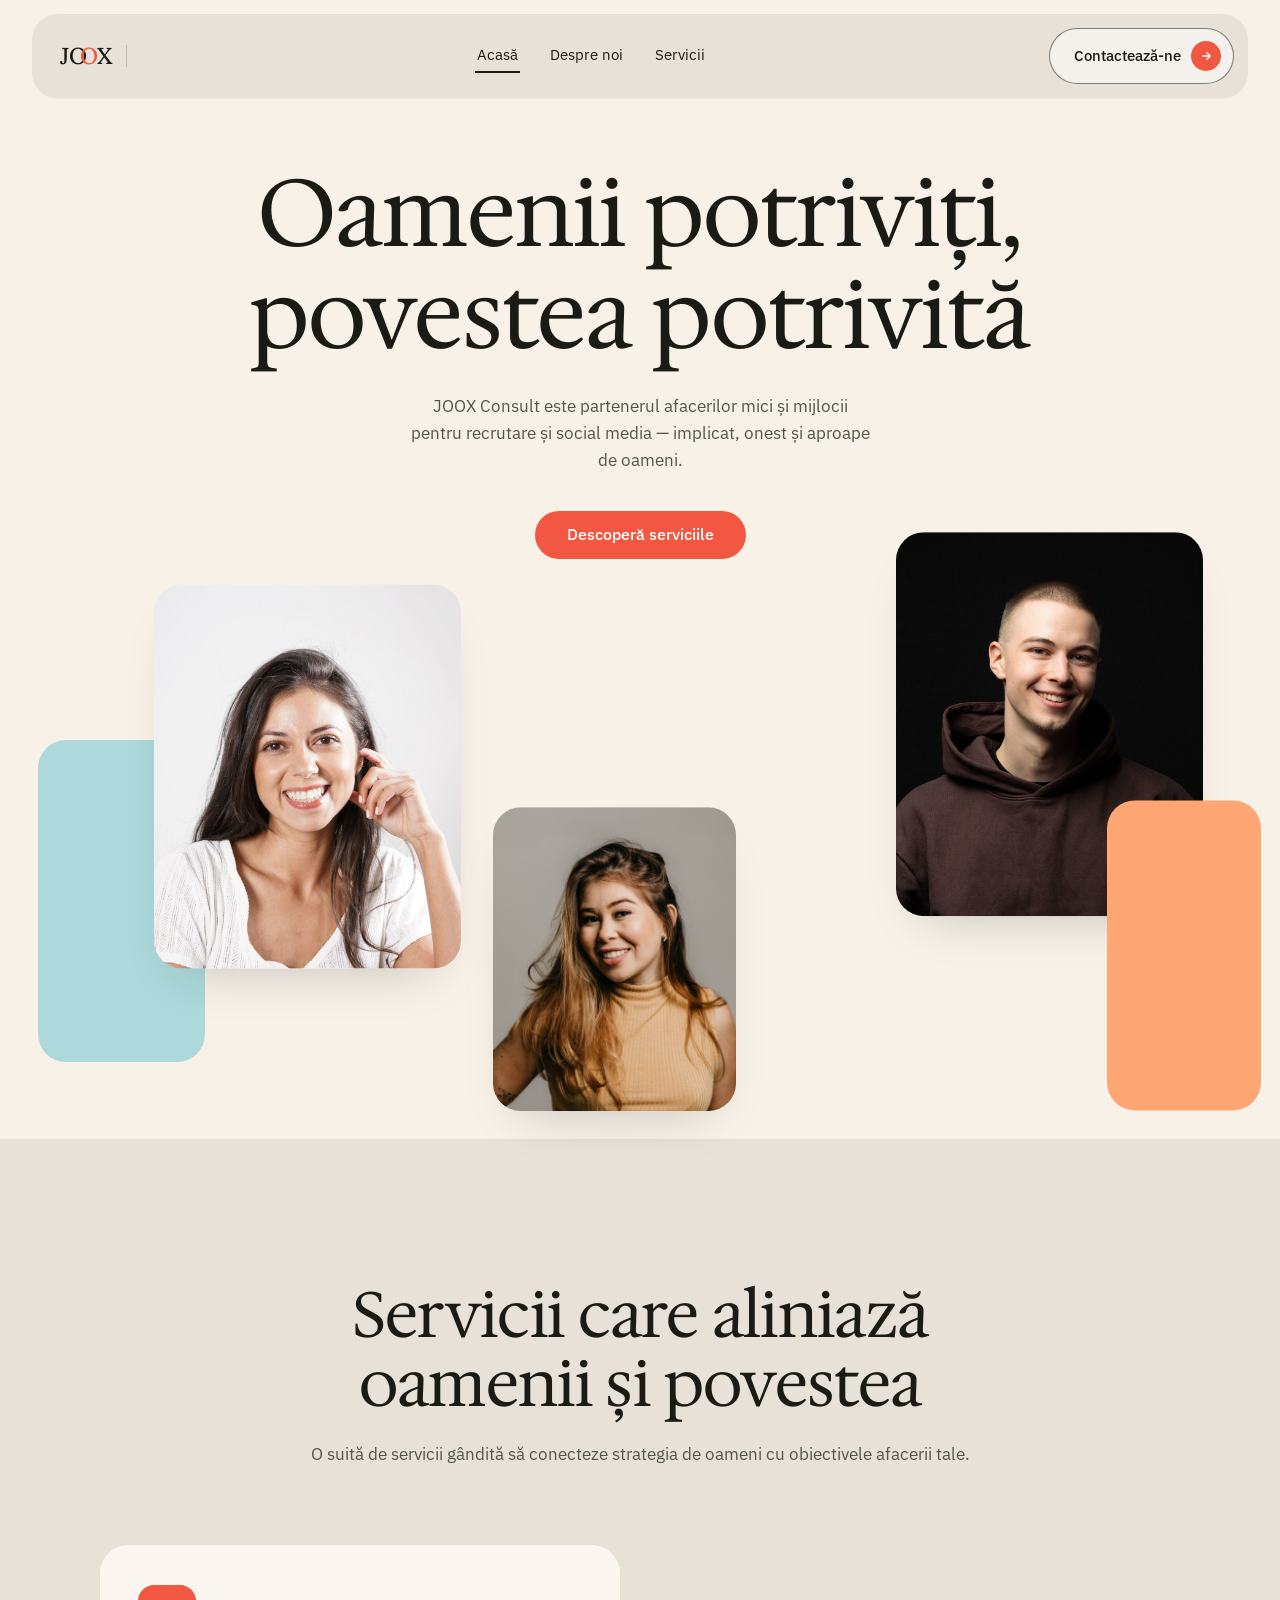
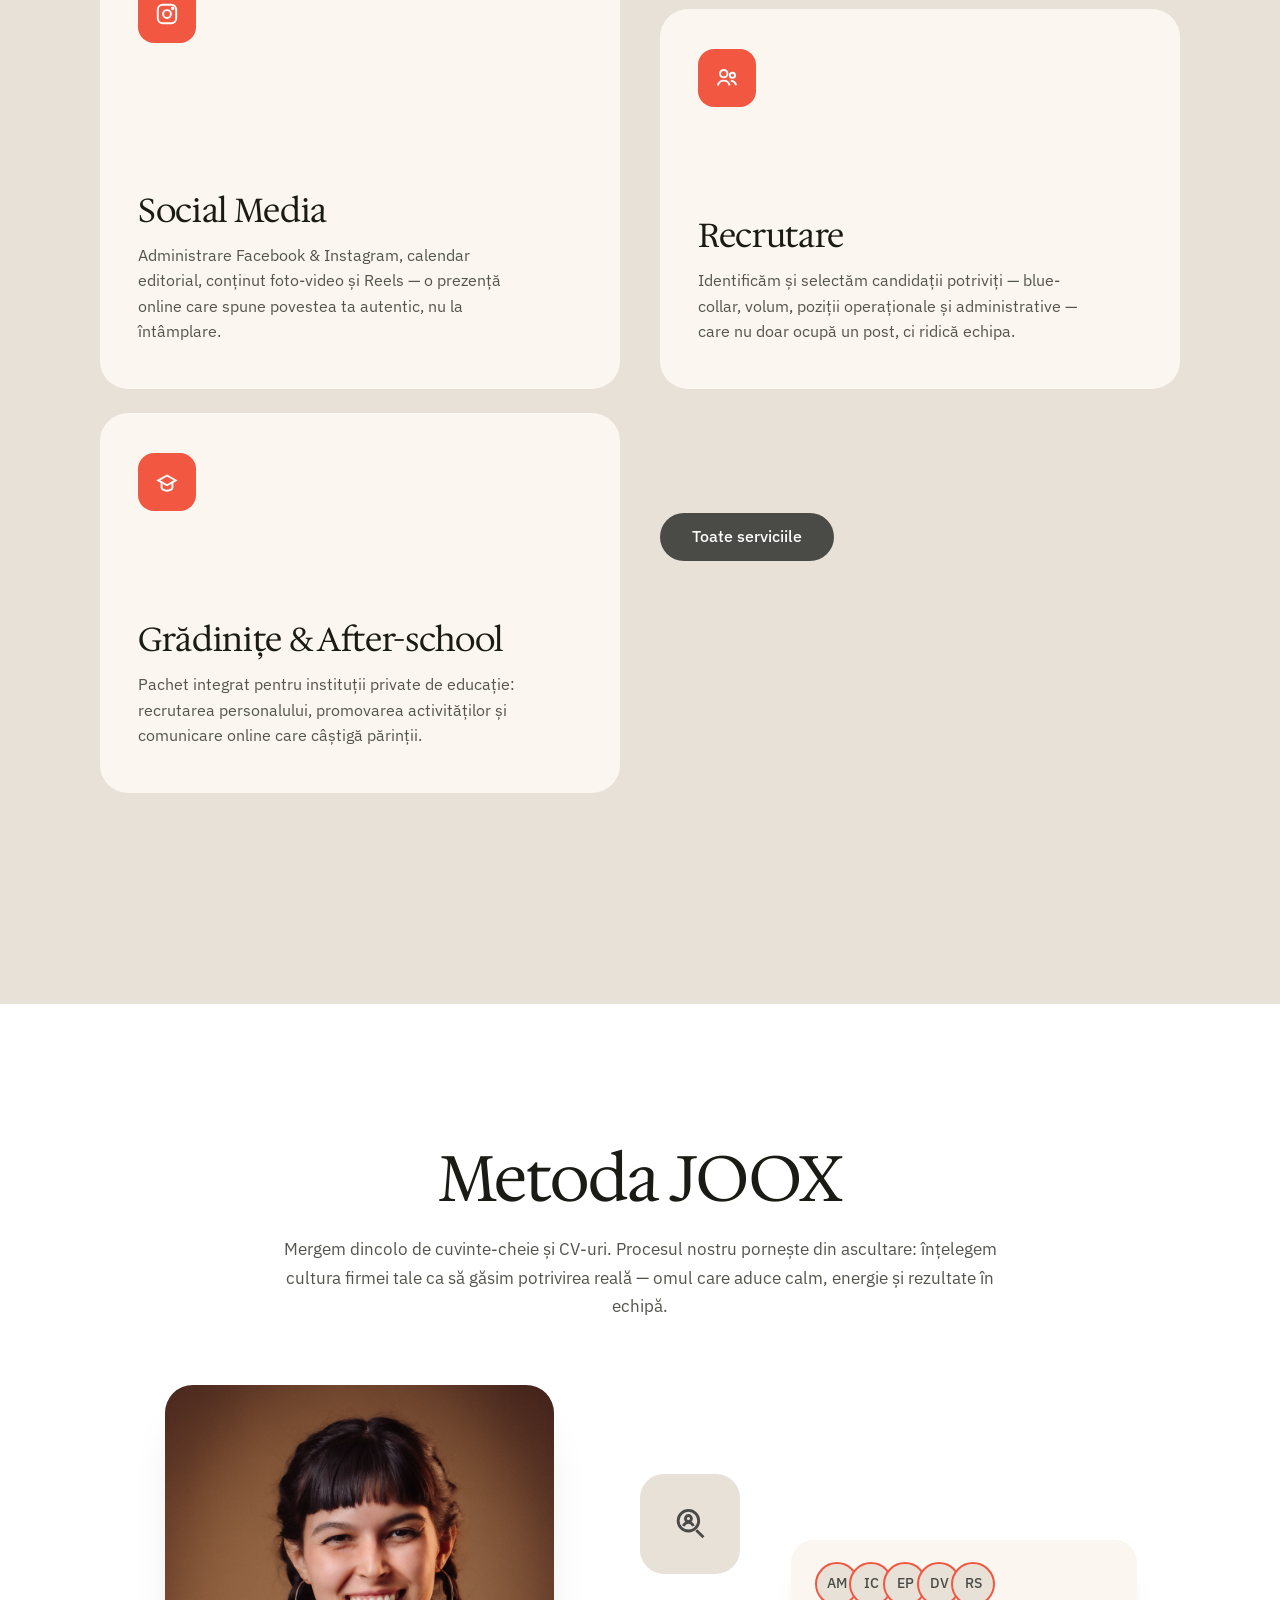
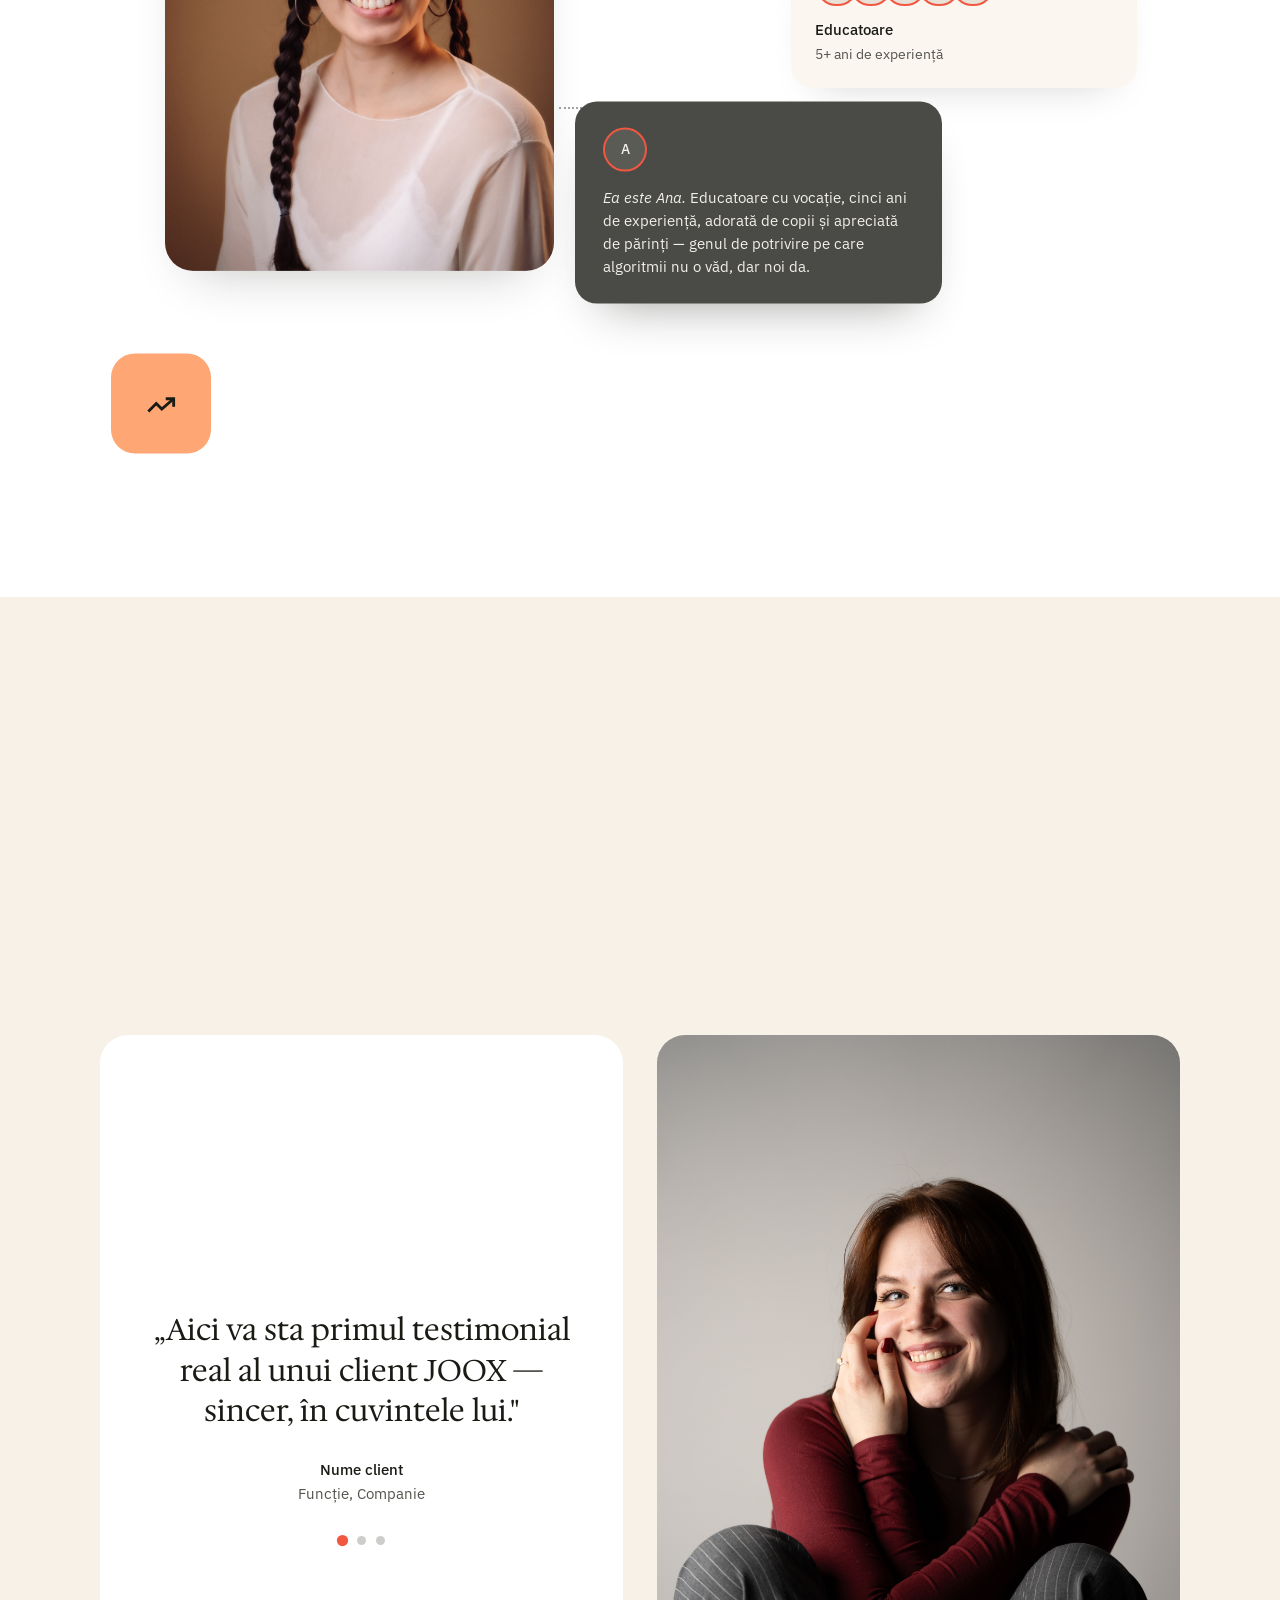
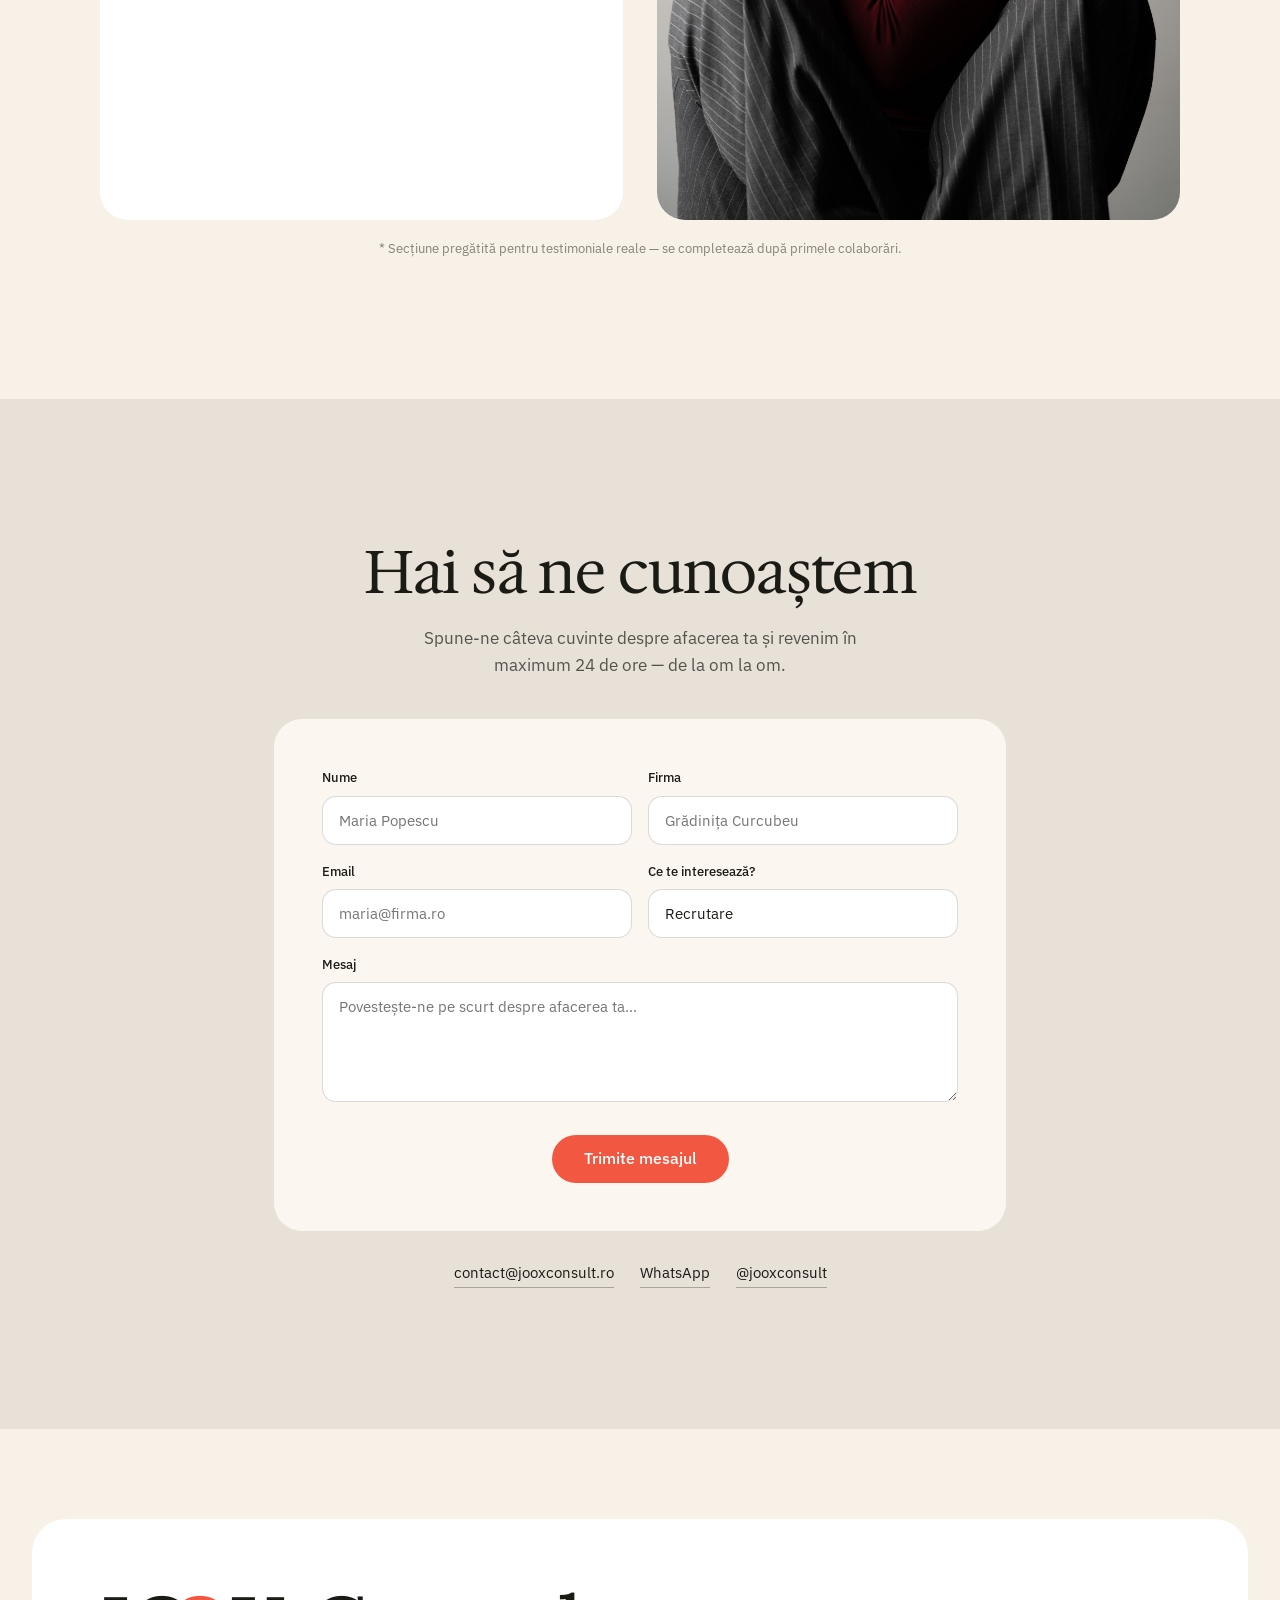
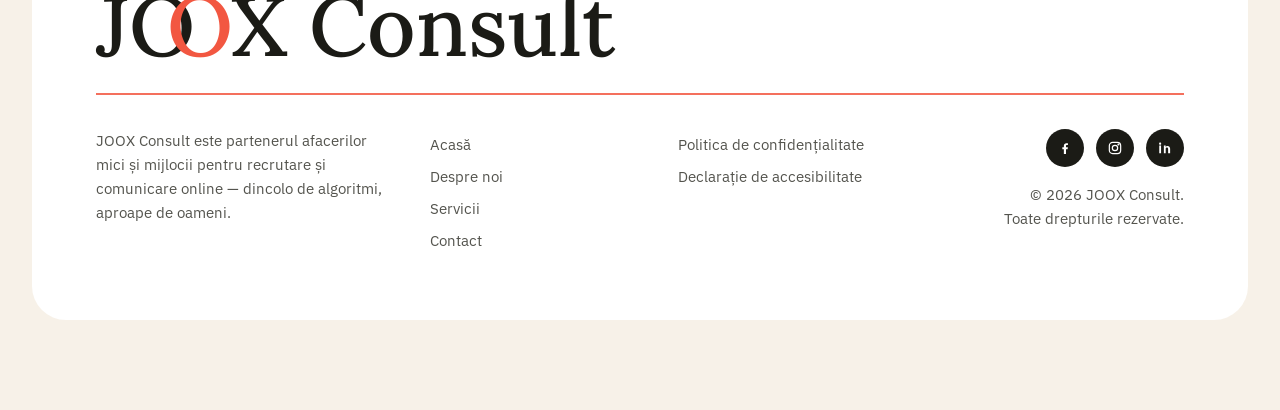
==== commit ddc8b524: "favicon add" ====
--- a/index.html
+++ b/index.html
@@ -9,6 +9,7 @@
 <link rel="preconnect" href="https://fonts.gstatic.com" crossorigin>
 <link href="https://fonts.googleapis.com/css2?family=Hedvig+Letters+Serif:opsz@12..24&family=IBM+Plex+Sans:wght@400;500&family=Lora:wght@500&display=swap" rel="stylesheet">
 <link rel="stylesheet" href="css/style.css">
+<link rel="icon" type="image/svg+xml" href="img/joox-monogram.svg">
 </head>
 <body>
 
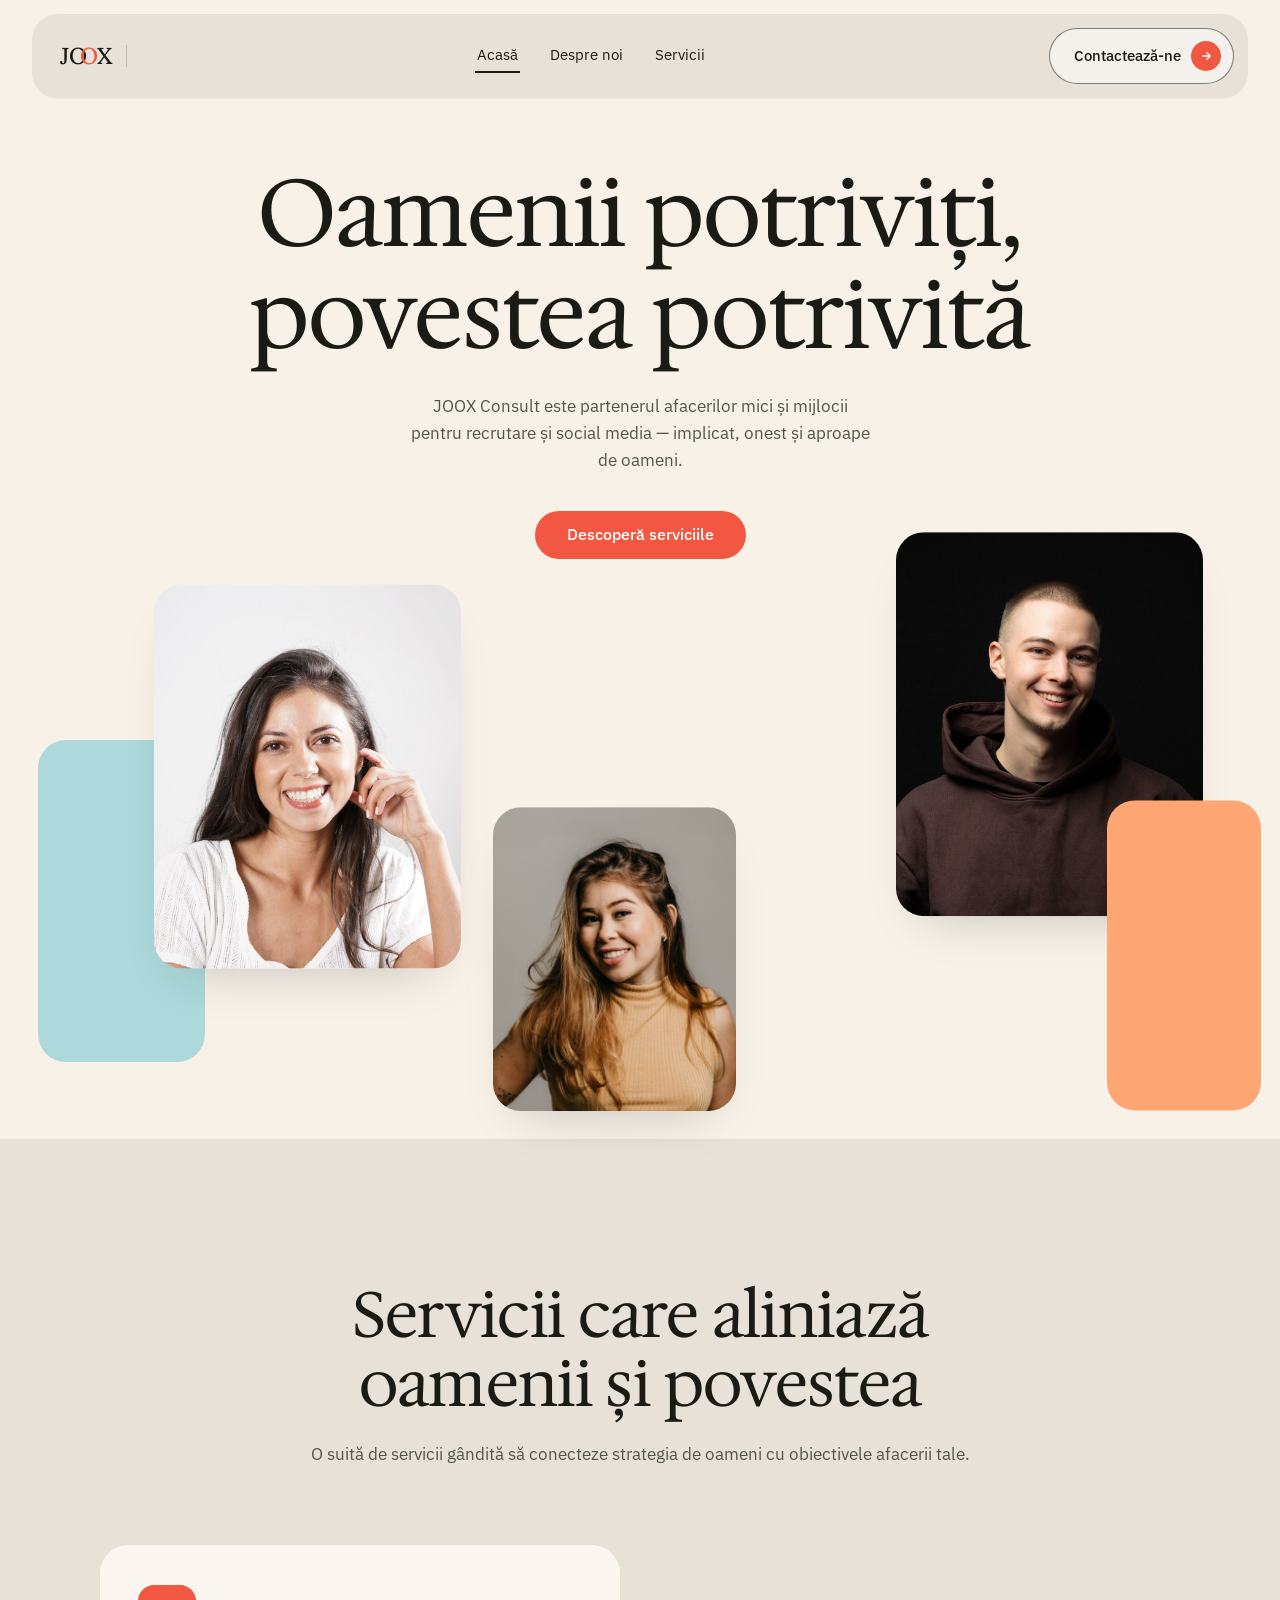
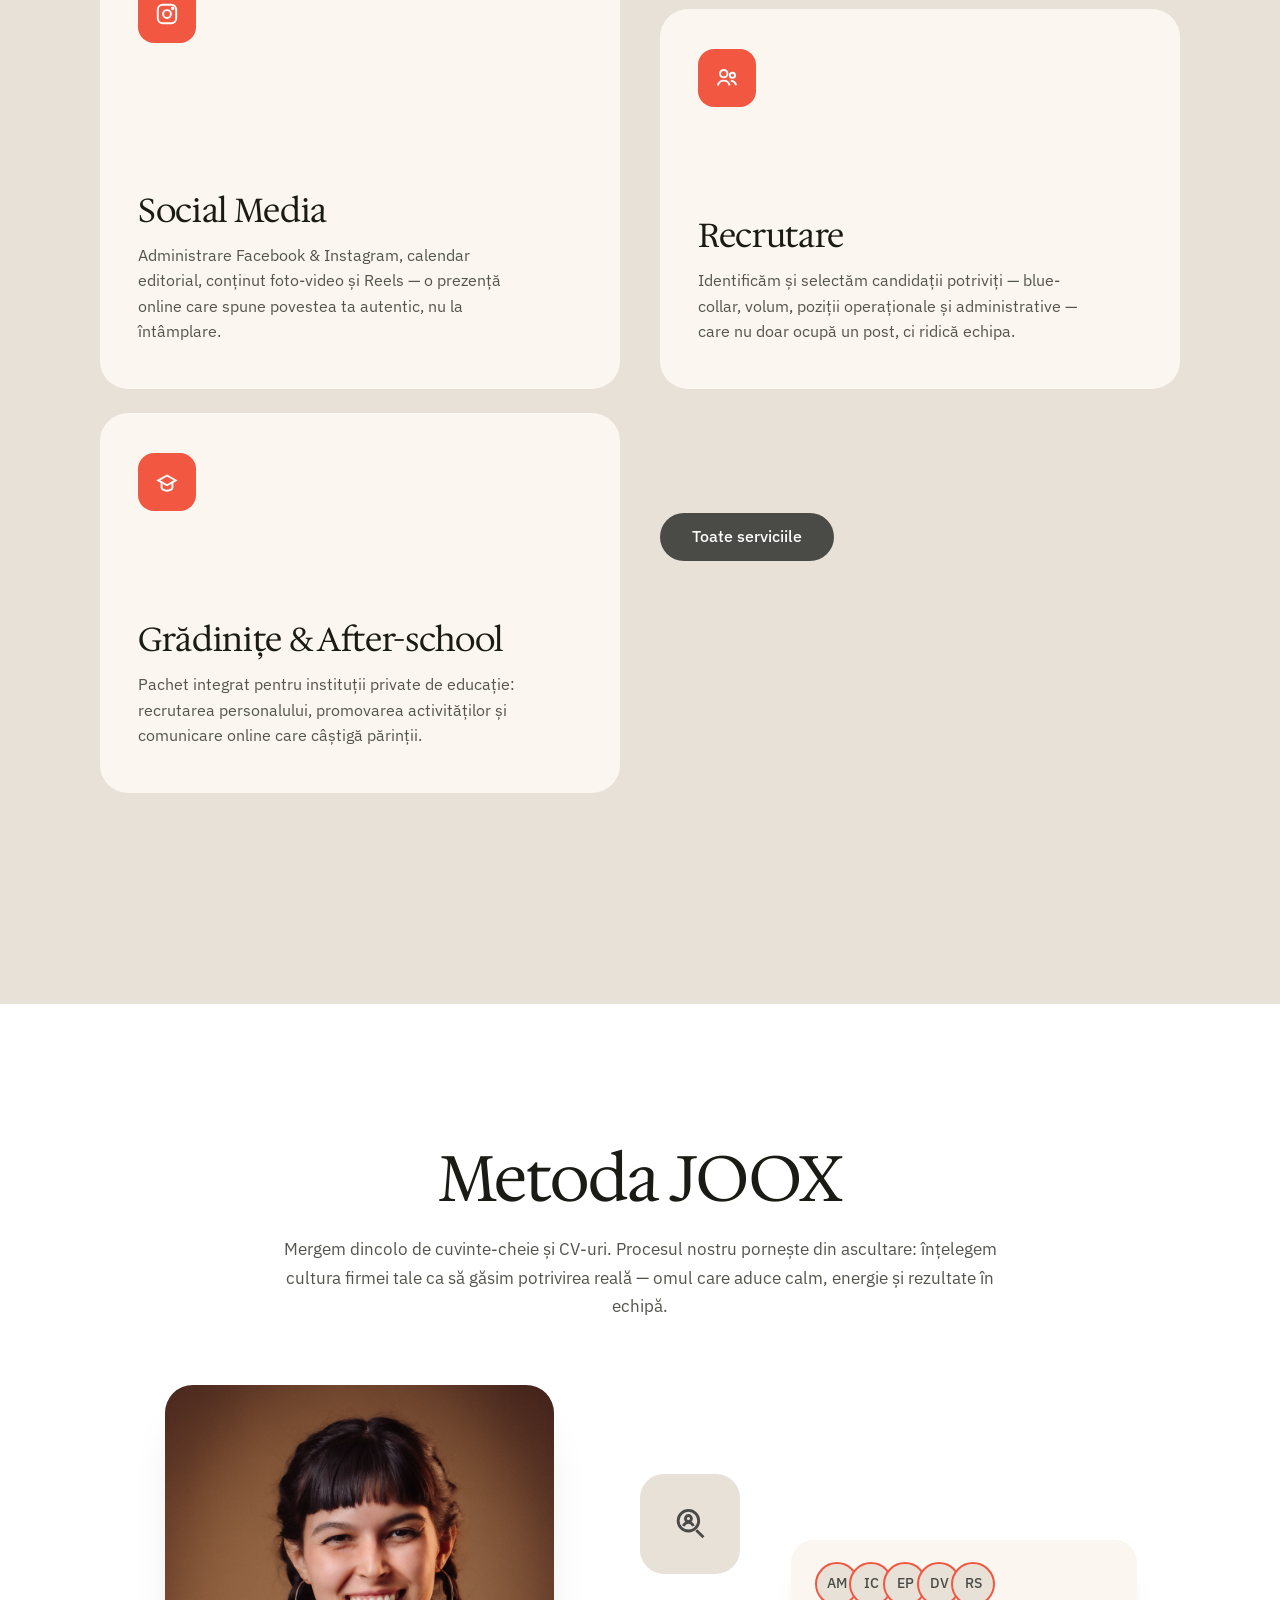
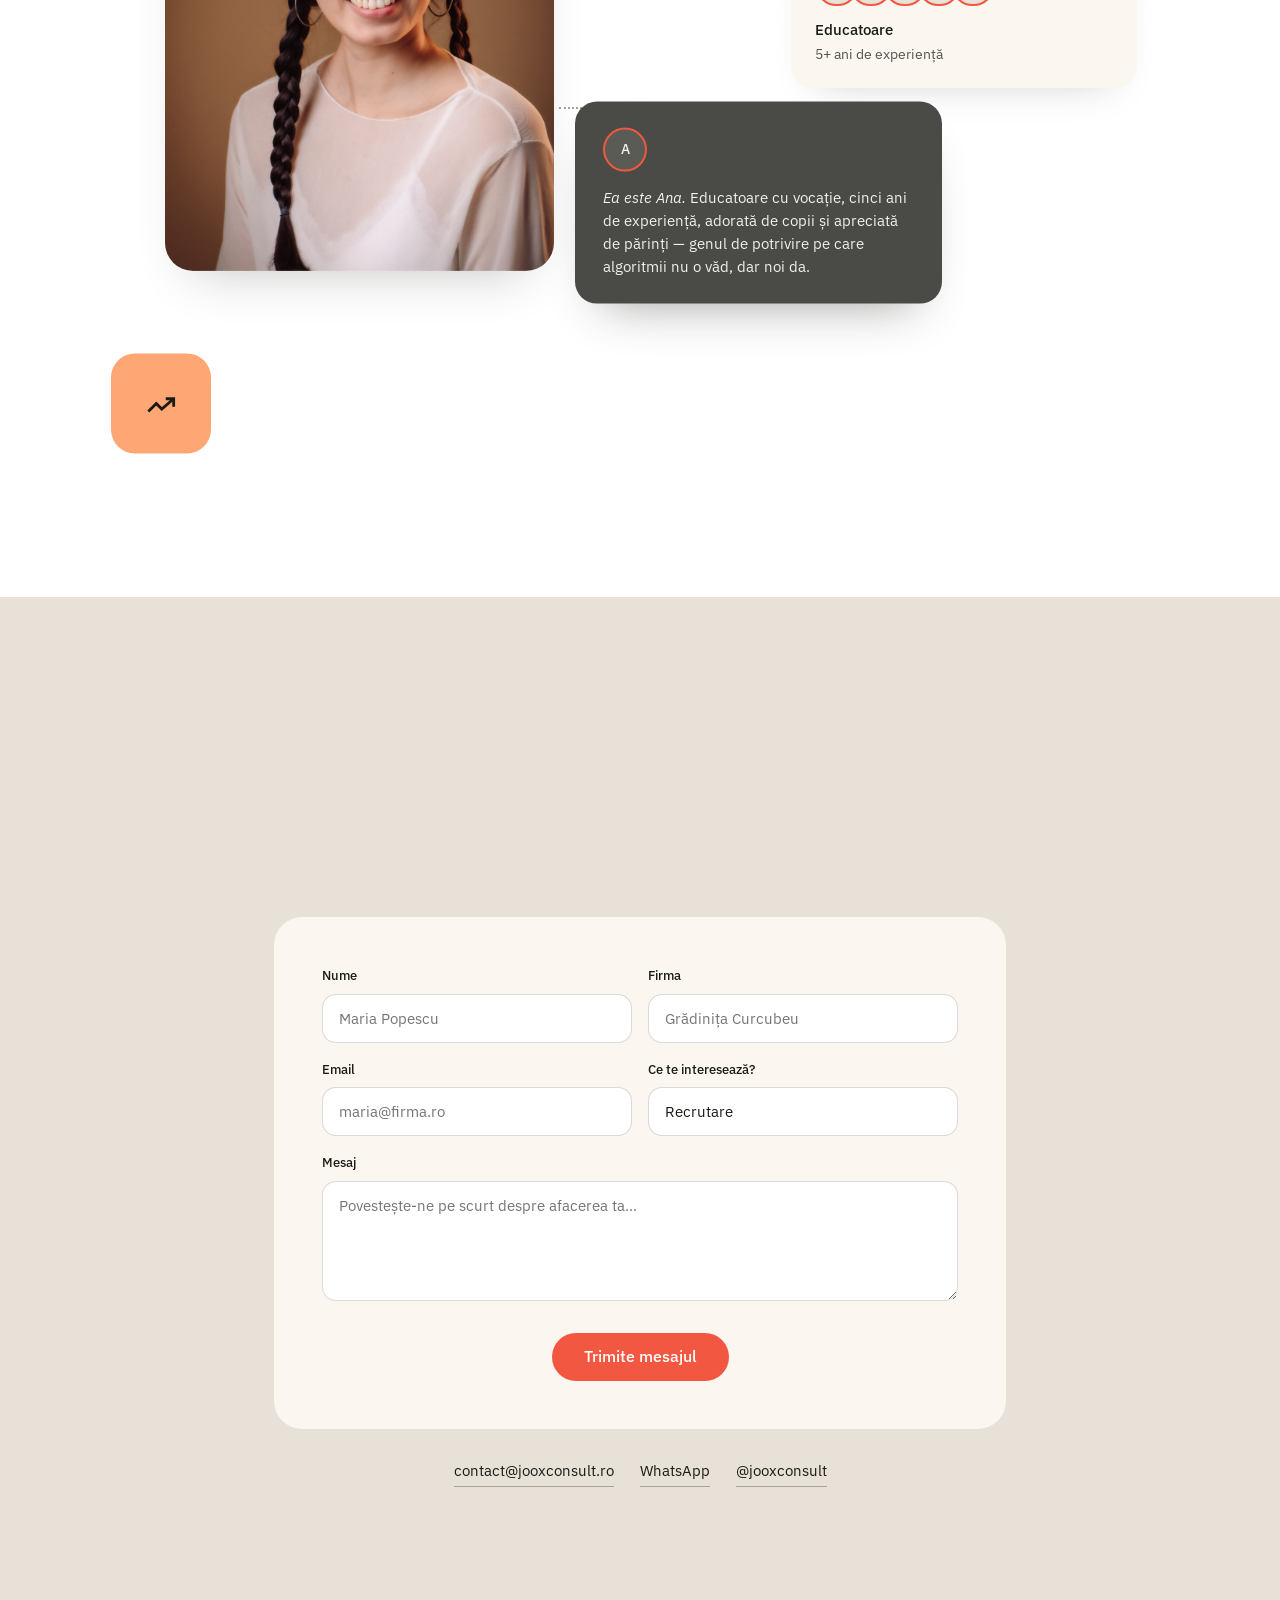
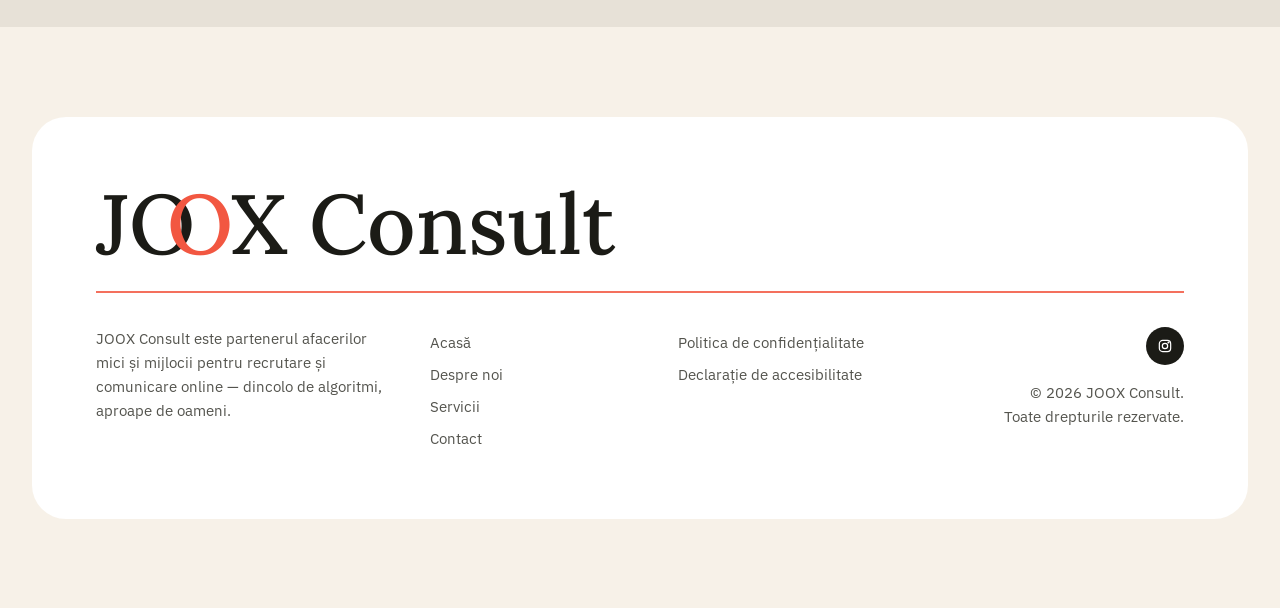
==== commit 3077a8f5: "removed/hidden testimonials section for now + removed the linkedin and facebook buttons from footer." ====
--- a/index.html
+++ b/index.html
@@ -99,23 +99,7 @@
   </div>
 </section>
 
-<section class="band testi" id="testimoniale">
-  <div class="wrap">
-    <div class="t-cta rv"><a class="pill" href="despre.html">Mai multe despre noi</a></div>
-    <div class="center-head rv">
-      <h2>Vocile partenerilor</h2>
-    </div>
-    <div class="t-grid rv rv2">
-      <div class="t-quote">
-        <p class="q" id="tq">„Aici va sta primul testimonial real al unui client JOOX — sincer, în cuvintele lui."</p>
-        <p class="who" id="tw"><b>Nume client</b>Funcție, Companie</p>
-        <div class="t-dots" id="td"></div>
-      </div>
-      <div class="t-photo"><img src="img/testimonial.jpg" alt="Portret client JOOX Consult"></div>
-    </div>
-    <p class="t-note">* Secțiune pregătită pentru testimoniale reale — se completează după primele colaborări.</p>
-  </div>
-</section>
+
 
 <section class="band contact" id="contact">
   <div class="wrap c-inner">
@@ -169,9 +153,7 @@
       </div>
       <div class="f-right">
         <div class="socs">
-          <a href="#" aria-label="Facebook"><svg width="16" height="16" viewBox="0 0 24 24" fill="currentColor"><path d="M13.5 21v-7h2.4l.4-3h-2.8V9.1c0-.9.3-1.5 1.6-1.5h1.3V4.9c-.6-.1-1.4-.2-2.3-.2-2.3 0-3.8 1.4-3.8 3.9V11H8v3h2.3v7h3.2z"/></svg></a>
           <a href="https://www.instagram.com/joox_consult?utm_source=ig_web_button_share_sheet&igsh=ZDNlZDc0MzIxNw==" aria-label="Instagram"><svg width="16" height="16" viewBox="0 0 24 24" fill="none" stroke="currentColor" stroke-width="1.8"><rect x="3.5" y="3.5" width="17" height="17" rx="5"/><circle cx="12" cy="12" r="4"/><circle cx="17.2" cy="6.8" r=".7" fill="currentColor"/></svg></a>
-          <a href="#" aria-label="LinkedIn"><svg width="15" height="15" viewBox="0 0 24 24" fill="currentColor"><path d="M6.5 8.8H3.6V21h2.9V8.8zM5 7.4c1 0 1.7-.7 1.7-1.6C6.7 4.8 6 4.1 5 4.1s-1.7.7-1.7 1.7c0 .9.8 1.6 1.7 1.6zM21 14.1c0-3.2-1.7-4.7-4-4.7-1.8 0-2.6 1-3.1 1.7V8.8H11V21h2.9v-6.5c0-1.5.7-2.4 2-2.4 1.2 0 1.9.8 1.9 2.4V21H21v-6.9z"/></svg></a>
         </div>
         © 2026 JOOX Consult.<br>Toate drepturile rezervate.
       </div>
